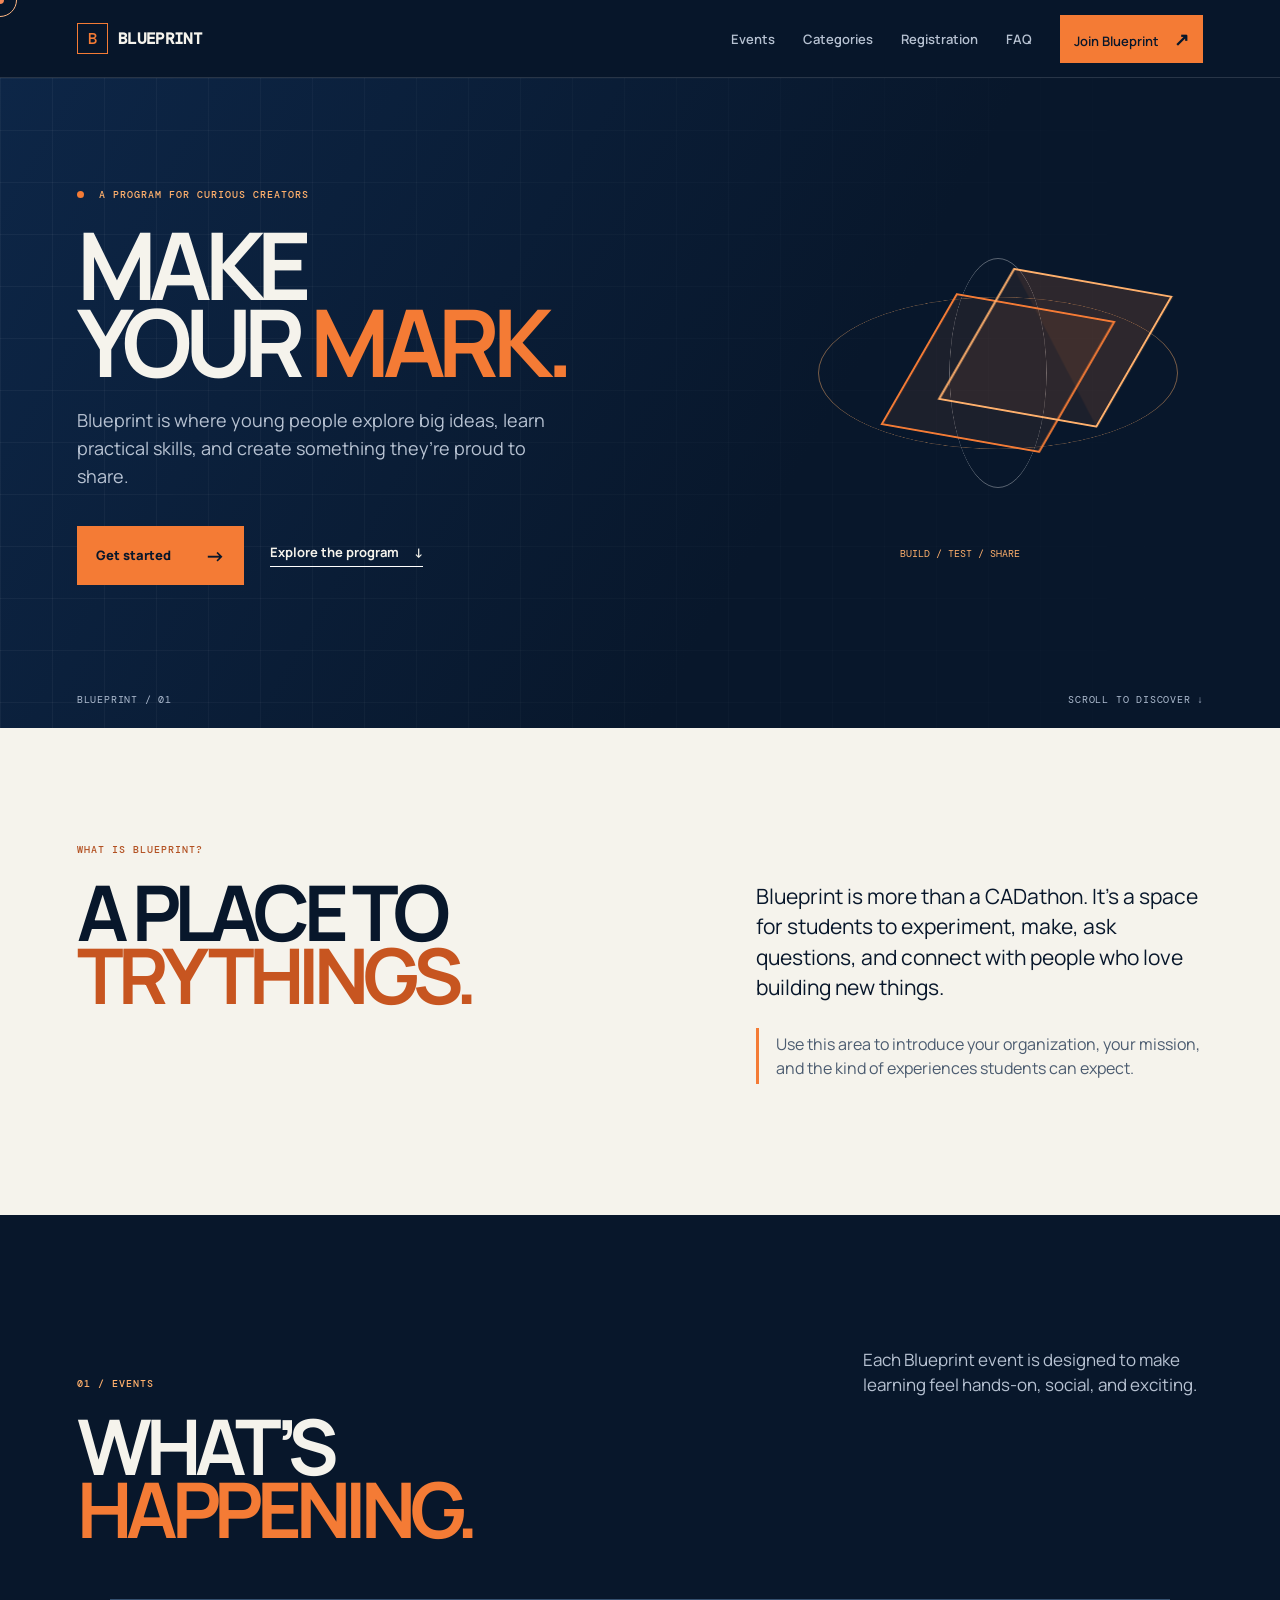
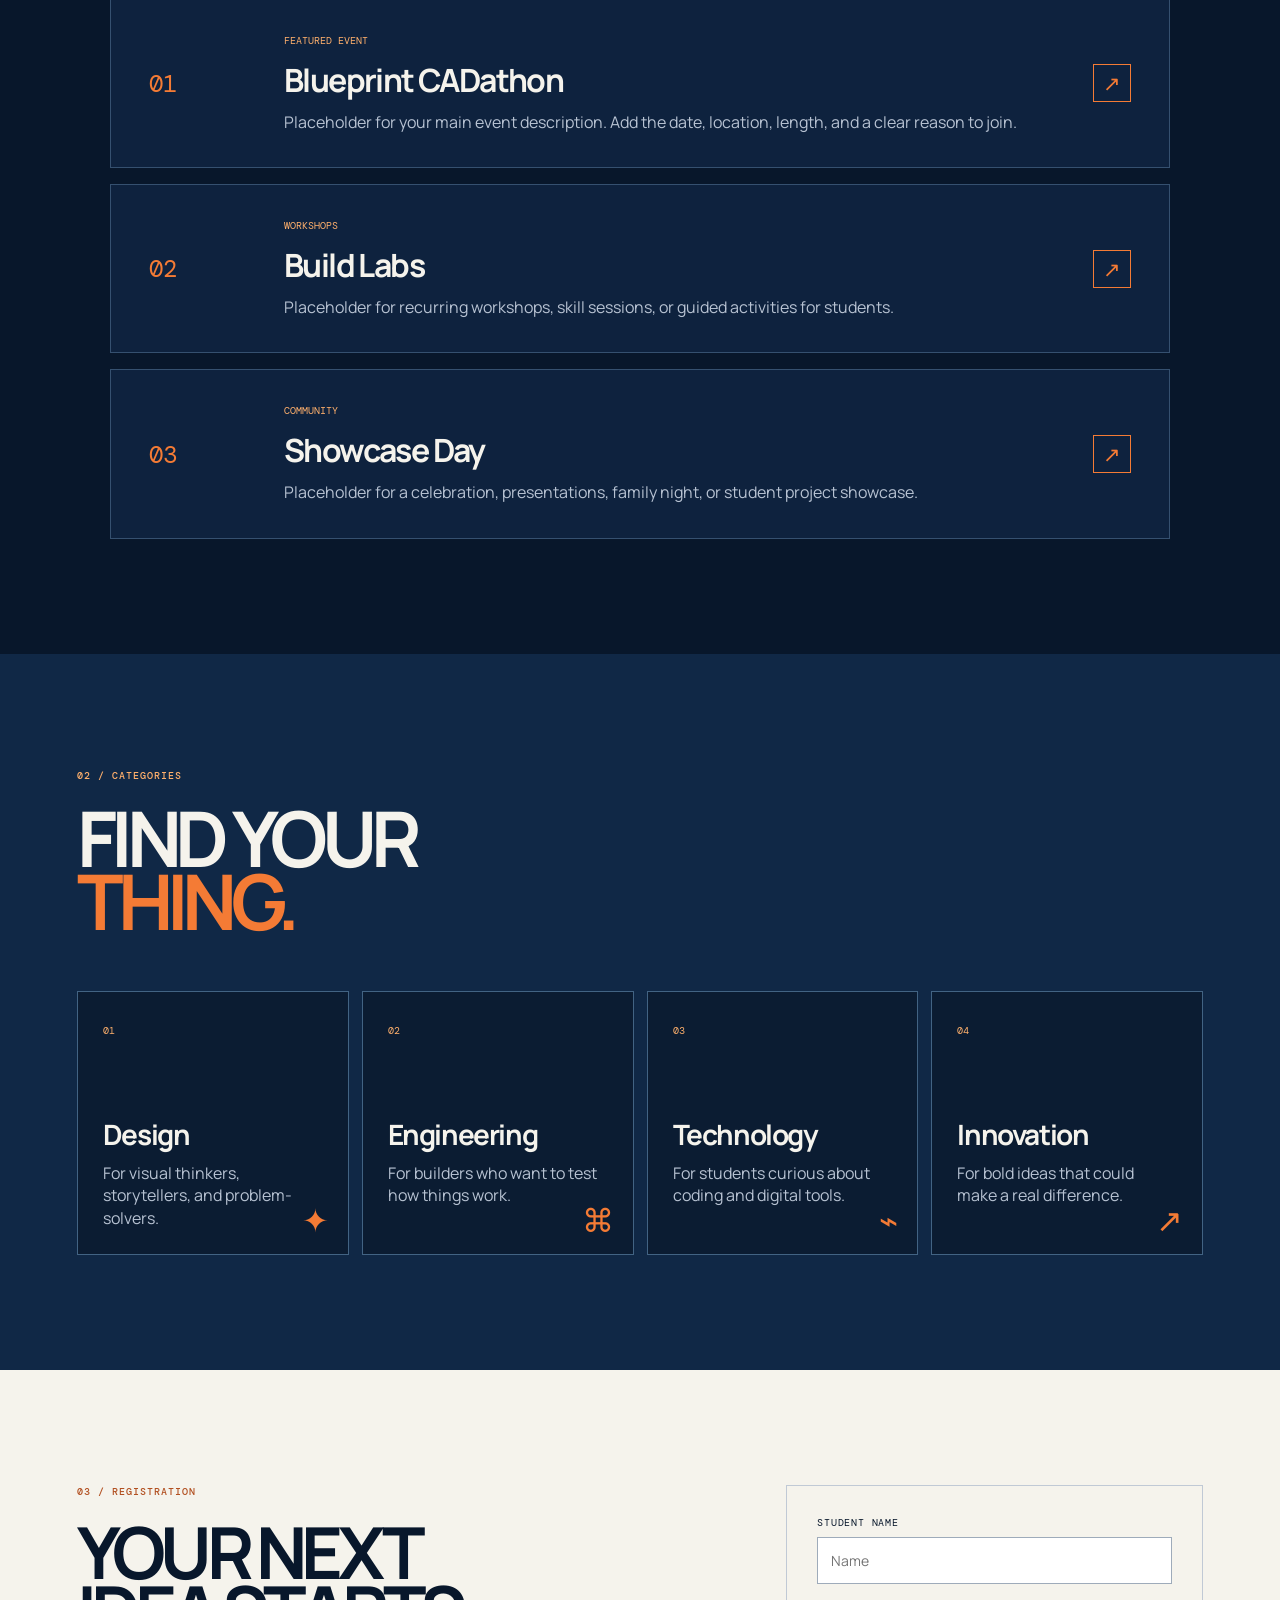
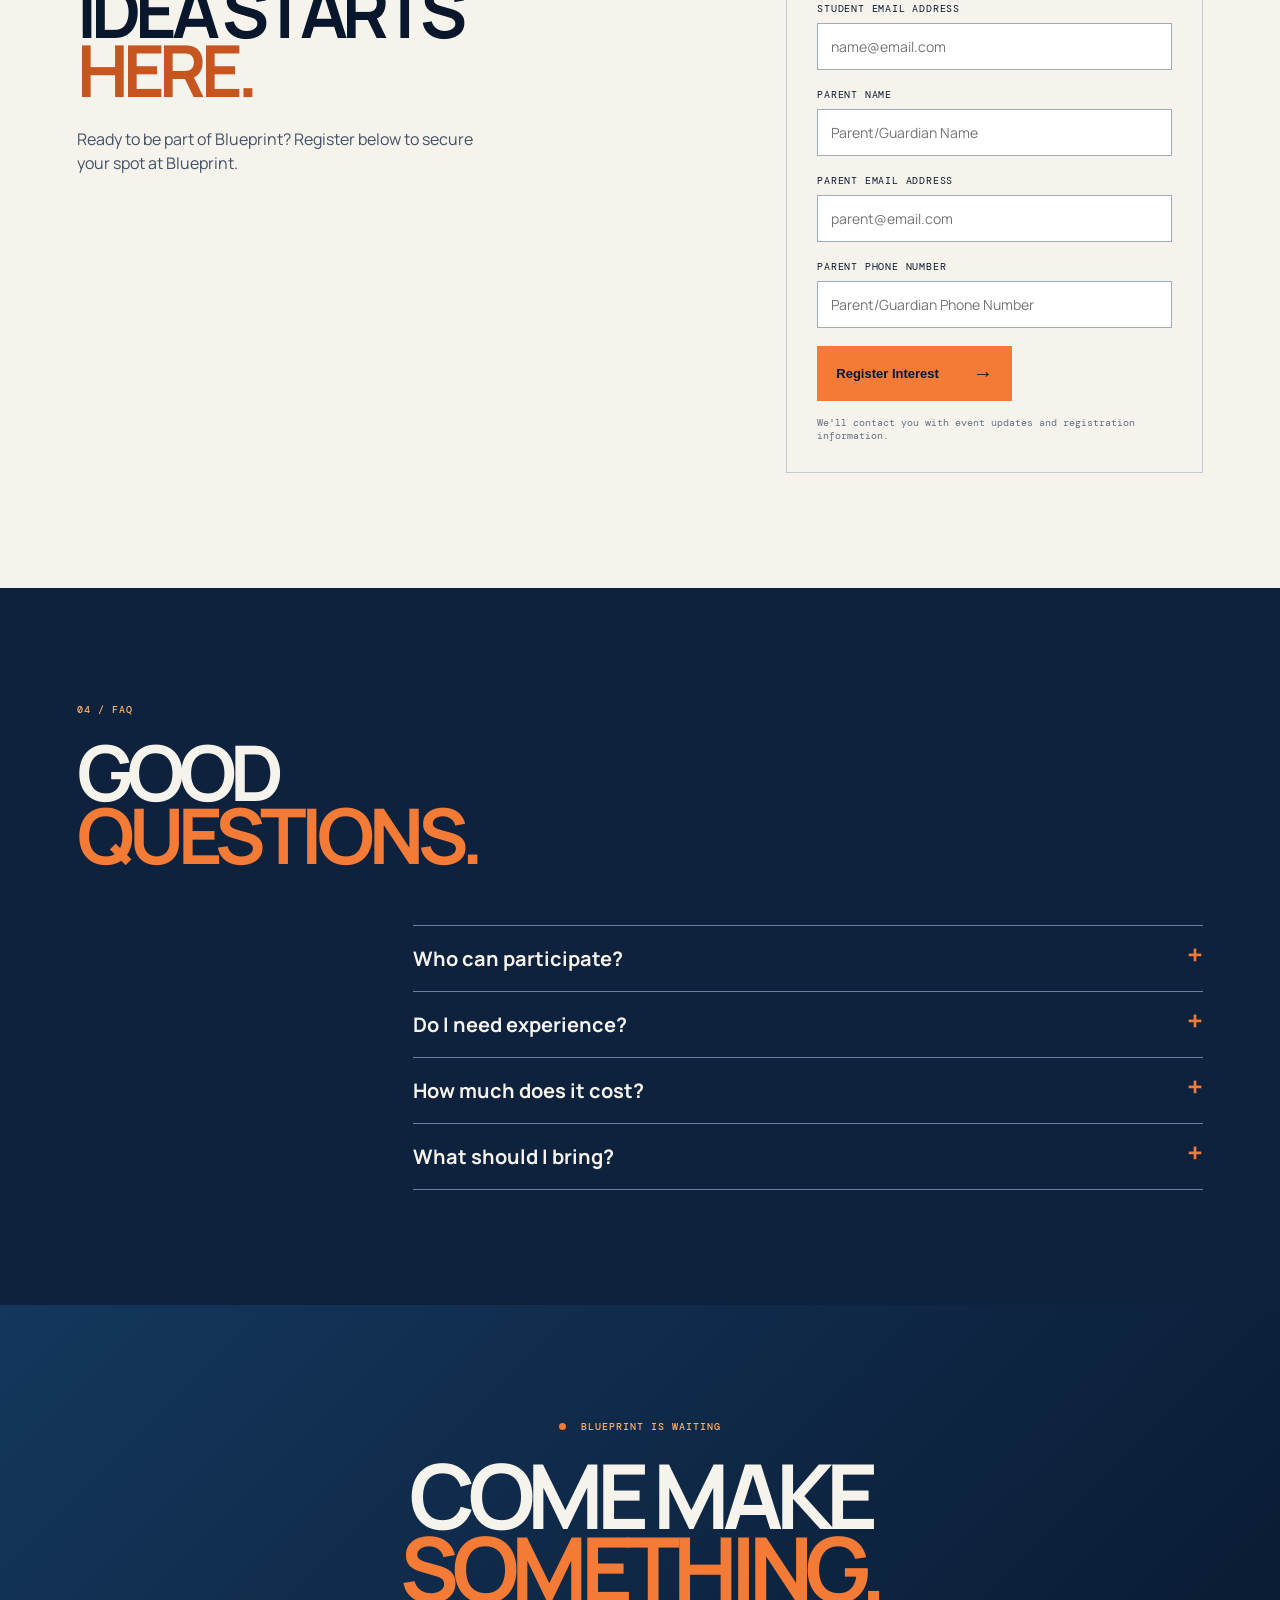
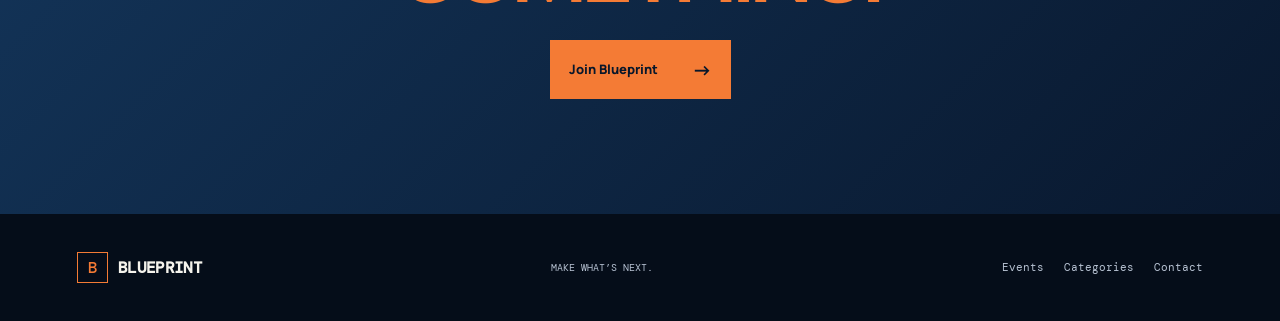
==== index.html @ da7d5fe2 "test" ====
<!doctype html>
<html lang="en">
  <head>
    <meta charset="UTF-8">
    <meta name="viewport" content="width=device-width, initial-scale=1.0">
    <title>Blueprint | Make What’s Next</title>
    <meta name="description" content="Blueprint is a hands-on program for young creators.">
    <link rel="preconnect" href="https://fonts.googleapis.com">
    <link rel="preconnect" href="https://fonts.gstatic.com" crossorigin>
    <link href="https://fonts.googleapis.com/css2?family=DM+Mono:wght@400;500&family=Manrope:wght@400;500;600;700;800&display=swap" rel="stylesheet">
    <link rel="stylesheet" href="styles.css">
    <link rel="stylesheet" href="mobile.css">
  </head>
  <body>
    <div class="cursor-dot"></div>
    <div class="cursor-ring"></div>

    <header class="nav">
      <a class="logo" href="#top"><span class="logo-mark">B</span> BLUEPRINT</a>
      <button class="menu-button" aria-label="Open navigation">MENU</button>
      <nav>
        <a href="#events">Events</a>
        <a href="#categories">Categories</a>
        <a href="#registration">Registration</a>
        <a href="#faq">FAQ</a>
        <a class="nav-cta" href="#registration">Join Blueprint <span>↗</span></a>
        
      </nav>
    </header>

    <main id="top">
      <section class="hero">
        <div class="hero-grid"></div>
        <div class="hero-copy reveal">
          <p class="eyebrow"><i></i> A PROGRAM FOR CURIOUS CREATORS</p>
          <h1>MAKE<br>YOUR <em>MARK.</em></h1>
          <p>Blueprint is where young people explore big ideas, learn practical skills, and create something they’re proud to share.</p>
          <div class="hero-actions">
            <a class="button orange" href="#registration">Get started <b>→</b></a>
            <a class="text-button" href="#events">Explore the program <span>↓</span></a>
          </div>
        </div>
        <div class="hero-object" aria-hidden="true">
          <div class="orbit orbit-one"></div>
          <div class="orbit orbit-two"></div>
          <div class="cube"><span></span><span></span><span></span></div>
          <p>BUILD / TEST / SHARE</p>
        </div>
        <div class="hero-foot"><span>BLUEPRINT / 01</span><span>SCROLL TO DISCOVER ↓</span></div>
      </section>

      <section class="intro section reveal">
        <p class="eyebrow">WHAT IS BLUEPRINT?</p>
        <div class="intro-content">
          <h2>A PLACE TO<br><em>TRY THINGS.</em></h2>
          <div>
            <p class="lead">Blueprint is more than a CADathon. It’s a space for students to experiment, make, ask questions, and connect with people who love building new things.</p>
            <p class="placeholder">Use this area to introduce your organization, your mission, and the kind of experiences students can expect.</p>
          </div>
        </div>
      </section>

      <section id="events" class="events section">
        <div class="section-heading reveal">
          <p class="eyebrow">01 / EVENTS</p>
          <h2>WHAT’S<br><em>HAPPENING.</em></h2>
          <p>Each Blueprint event is designed to make learning feel hands-on, social, and exciting.</p>
        </div>
        <div class="event-stack">
          <article class="event-card reveal">
            <div class="event-number">01</div>
            <div>
              <p class="card-tag">FEATURED EVENT</p>
              <h3>Blueprint CADathon</h3>
              <p>Placeholder for your main event description. Add the date, location, length, and a clear reason to join.</p>
            </div>
            <a href="#registration" aria-label="Register for Blueprint CADathon">↗</a>
          </article>
          <article class="event-card reveal">
            <div class="event-number">02</div>
            <div>
              <p class="card-tag">WORKSHOPS</p>
              <h3>Build Labs</h3>
              <p>Placeholder for recurring workshops, skill sessions, or guided activities for students.</p>
            </div>
            <a href="#registration" aria-label="Register for Build Labs">↗</a>
          </article>
          <article class="event-card reveal">
            <div class="event-number">03</div>
            <div>
              <p class="card-tag">COMMUNITY</p>
              <h3>Showcase Day</h3>
              <p>Placeholder for a celebration, presentations, family night, or student project showcase.</p>
            </div>
            <a href="#registration" aria-label="Register for Showcase Day">↗</a>
          </article>
        </div>
      </section>

      <section id="categories" class="categories section">
        <div class="section-heading reveal">
          <p class="eyebrow">02 / CATEGORIES</p>
          <h2>FIND YOUR<br><em>THING.</em></h2>
        </div>
        <div class="category-grid">
          <article class="category-card reveal"><span>01</span><h3>Design</h3><p>For visual thinkers, storytellers, and problem-solvers.</p><i>✦</i></article>
          <article class="category-card reveal"><span>02</span><h3>Engineering</h3><p>For builders who want to test how things work.</p><i>⌘</i></article>
          <article class="category-card reveal"><span>03</span><h3>Technology</h3><p>For students curious about coding and digital tools.</p><i>⌁</i></article>
          <article class="category-card reveal"><span>04</span><h3>Innovation</h3><p>For bold ideas that could make a real difference.</p><i>↗</i></article>
        </div>
      </section>

      <section id="registration" class="registration section">
  <div class="registration-copy reveal">
    <p class="eyebrow">03 / REGISTRATION</p>
    <h2>YOUR NEXT<br>IDEA STARTS<br><em>HERE.</em></h2>
    <p>
      Ready to be part of Blueprint? Register below to secure your spot at
      Blueprint.
    </p>
  </div>

  <form
    class="reveal"
    action="https://formspree.io/f/xbdnlkyb"
    method="POST"
  >
    <label>
      STUDENT NAME
      <input
        type="text"
        name="name"
        placeholder="Name"
        required
      >
    </label>

    <label>
      STUDENT EMAIL ADDRESS
      <input
        type="email"
        name="email"
        placeholder="name@email.com"
        required
      >
    </label>


    <label>
      PARENT NAME
      <input
        type="text"
        name="parent_name"
        placeholder="Parent/Guardian Name"
        required
      >
    </label>

    <label>
      PARENT EMAIL ADDRESS
      <input
        type="email"
        name="parent_email"
        placeholder="parent@email.com"
        required
      >
    </label>

    <label>
      PARENT PHONE NUMBER
      <input
        type="tel"
        name="parent_phone"
        placeholder="Parent/Guardian Phone Number"
        required
      >
    </label>
    
    <input type="hidden" name="_next" value="https://shruthichava.github.io/codex-website/thank-you.html"> <!-- Redirect after submission -->

    <button class="button orange" type="submit">
      Register Interest <b>→</b>
    </button>

    <small>
      We'll contact you with event updates and registration information.
    </small>
  </form>
</section>

      <section id="faq" class="faq section">
        <div class="section-heading reveal"><p class="eyebrow">04 / FAQ</p><h2>GOOD<br><em>QUESTIONS.</em></h2></div>
        <div class="faq-list reveal">
          <details><summary>Who can participate?<span>+</span></summary><p>Use this space to explain age groups, eligibility, or who your program is designed for.</p></details>
          <details><summary>Do I need experience?<span>+</span></summary><p>Use this space to describe experience requirements and beginner support.</p></details>
          <details><summary>How much does it cost?<span>+</span></summary><p>Use this space for registration costs, scholarships, or free-program details.</p></details>
          <details><summary>What should I bring?<span>+</span></summary><p>Use this space for materials, technology, parent information, or accessibility details.</p></details>
        </div>
      </section>

      <section class="closing reveal"><p class="eyebrow"><i></i> BLUEPRINT IS WAITING</p><h2>COME MAKE<br><em>SOMETHING.</em></h2><a class="button orange" href="#registration">Join Blueprint <b>→</b></a></section>
    </main>

    <footer><a class="logo" href="#top"><span class="logo-mark">B</span> BLUEPRINT</a><p>MAKE WHAT’S NEXT.</p><div><a href="#events">Events</a><a href="#categories">Categories</a><a href="mailto:hello@blueprint.org">Contact</a></div></footer>
    <script src="script.js"></script>
  </body>
</html>
---- styles.css ----
:root {
  --navy: #08172b;
  --navy-2: #0e223e;
  --orange: #f47b35;
  --orange-light: #ffb06c;
  --white: #f5f3ec;
  --muted: #b7c2d2;
  --line: #35506f;
}

* { box-sizing: border-box; }
html { scroll-behavior: smooth; }

body {
  margin: 0;
  background: var(--navy);
  color: var(--white);
  font-family: Manrope, Arial, sans-serif;
  cursor: none;
}

.cursor-dot, .cursor-ring {
  position: fixed;
  z-index: 99;
  pointer-events: none;
  left: 0;
  top: 0;
  mix-blend-mode: screen;
}
.cursor-dot { width: 8px; height: 8px; border-radius: 50%; background: var(--orange); transform: translate(-50%, -50%); }
.cursor-ring { width: 34px; height: 34px; border: 1px solid var(--orange-light); border-radius: 50%; transform: translate(-50%, -50%); transition: width .2s, height .2s, border-color .2s; }
.cursor-ring.hover { width: 56px; height: 56px; border-color: var(--white); }

.nav { height: 78px; padding: 0 6vw; display: flex; align-items: center; justify-content: space-between; border-bottom: 1px solid #ffffff22; background: #08172bea; position: sticky; top: 0; z-index: 10; backdrop-filter: blur(12px); }
.logo { display: flex; align-items: center; gap: 10px; color: var(--white); font: 700 16px 'DM Mono'; letter-spacing: -.04em; text-decoration: none; }
.logo-mark { width: 31px; height: 31px; border: 1px solid var(--orange); display: grid; place-items: center; color: var(--orange); font-weight: 500; }
.nav nav { display: flex; align-items: center; gap: 28px; }
.nav nav a, footer a { font-size: 13px; font-weight: 600; color: var(--muted); text-decoration: none; }
.nav nav a:hover { color: #fff; }
.nav-cta { color: var(--navy) !important; background: var(--orange); padding: 12px 14px; }
.nav-cta span { font-size: 18px; margin-left: 12px; }
.menu-button { display: none; background: none; color: var(--white); border: 0; font: 12px 'DM Mono'; }

.hero { min-height: 650px; padding: 110px 6vw 45px; position: relative; overflow: hidden; background: linear-gradient(120deg, #0d2647, #08172b 62%); }
.hero-grid { position: absolute; inset: 0; background-image: linear-gradient(#ffffff0b 1px, transparent 1px), linear-gradient(90deg, #ffffff0b 1px, transparent 1px); background-size: 52px 52px; mask-image: linear-gradient(90deg, #000, transparent); }
.hero-copy { position: relative; z-index: 1; max-width: 620px; }
.eyebrow { color: var(--orange-light); font: 500 10px 'DM Mono'; letter-spacing: .1em; margin: 0 0 25px; }
.eyebrow i { display: inline-block; width: 7px; height: 7px; background: var(--orange); border-radius: 50%; margin-right: 8px; }
.hero h1, h2 { font-size: clamp(56px, 7.3vw, 112px); line-height: .82; letter-spacing: -.08em; margin: 0 0 28px; }
.hero h1 em, h2 em { color: var(--orange); font-style: normal; }
.hero-copy > p:not(.eyebrow) { max-width: 470px; color: var(--muted); font-size: 18px; line-height: 1.55; }
.hero-actions { display: flex; gap: 26px; align-items: center; margin-top: 35px; }
.button { display: inline-flex; align-items: center; gap: 34px; padding: 15px 18px; border: 1px solid var(--orange); font-weight: 800; font-size: 13px; text-decoration: none; transition: transform .2s, box-shadow .2s; }
.button:hover { transform: translate(-3px, -3px); box-shadow: 5px 5px 0 var(--orange-light); }
.button b { font-size: 20px; }
.orange { background: var(--orange); color: var(--navy); }
.text-button { color: var(--white); font-size: 13px; font-weight: 700; text-decoration: none; border-bottom: 1px solid #fff; padding-bottom: 5px; }
.text-button span { margin-left: 12px; }
.hero-object { position: absolute; right: 8vw; top: 115px; width: 360px; height: 360px; z-index: 1; }
.cube { position: absolute; width: 152px; height: 152px; left: 104px; top: 104px; transform: rotate(30deg) skewY(-20deg); animation: float 5s ease-in-out infinite; }
.cube span { position: absolute; inset: 0; border: 2px solid var(--orange); background: #f47b3514; }
.cube span:nth-child(2) { transform: translate(37px, -37px); border-color: var(--orange-light); }
.cube span:nth-child(3) { transform: translate(37px, -37px); border-color: var(--orange-light); clip-path: polygon(0 0, 100% 0, 100% 100%); }
.orbit { position: absolute; border: 1px solid #ffb06c75; border-radius: 50%; inset: 0; }
.orbit-one { transform: rotateX(65deg); animation: spin 13s linear infinite; }
.orbit-two { inset: 65px; transform: rotateY(65deg); border-color: #ffffff55; animation: spin 9s linear infinite reverse; }
.hero-object p { position: absolute; bottom: -17px; left: 82px; color: var(--orange-light); font: 10px 'DM Mono'; white-space: nowrap; }
.hero-foot { position: absolute; bottom: 22px; left: 6vw; right: 6vw; display: flex; justify-content: space-between; color: #aebcd0; font: 10px 'DM Mono'; letter-spacing: .08em; }

.section { padding: 115px 6vw; }
.intro { background: var(--white); color: var(--navy); }
.intro .eyebrow, .registration .eyebrow { color: #b25021; }
.intro-content { display: grid; grid-template-columns: 1fr .85fr; gap: 12vw; }
.intro h2 { font-size: clamp(47px, 6vw, 89px); }
.intro h2 em, .registration h2 em, .success b { color: #c75520; }
.lead { font-size: 21px; line-height: 1.45; margin: 0 0 25px; }
.placeholder { border-left: 3px solid var(--orange); padding: 4px 0 4px 17px; line-height: 1.5; color: #4c5c70; }
.section-heading { display: grid; grid-template-columns: 1fr 1fr; align-items: end; margin-bottom: 58px; }
.section-heading h2 { grid-row: 2; margin: 0; font-size: clamp(45px, 6vw, 88px); }
.section-heading > p:last-child { font-size: 17px; line-height: 1.5; color: var(--muted); max-width: 340px; justify-self: end; }

.events { background: var(--navy); }
.event-stack { display: grid; gap: 16px; max-width: 1060px; margin: auto; }
.event-card { display: grid; grid-template-columns: 110px 1fr 55px; gap: 25px; padding: 34px 38px; border: 1px solid var(--line); background: var(--navy-2); align-items: center; transition: transform .25s, border-color .25s; }
.event-card:hover { transform: translateX(10px); border-color: var(--orange); }
.event-number { font: 24px 'DM Mono'; color: var(--orange); }
.card-tag { font: 10px 'DM Mono'; color: var(--orange-light); margin: 0 0 11px; }
.event-card h3 { font-size: 32px; letter-spacing: -.05em; margin: 0 0 9px; }
.event-card div p:last-child { color: var(--muted); margin: 0; line-height: 1.4; }
.event-card > a { justify-self: end; width: 38px; height: 38px; border: 1px solid var(--orange); color: var(--orange); display: grid; place-items: center; text-decoration: none; font-size: 21px; }

.categories { background: #102846; }
.category-grid { display: grid; grid-template-columns: repeat(4, 1fr); gap: 13px; }
.category-card { background: #0b1c32; border: 1px solid #426383; min-height: 255px; padding: 25px; position: relative; transition: background .2s, transform .2s; }
.category-card:hover { background: #163a61; transform: translateY(-8px); }
.category-card span { font: 10px 'DM Mono'; color: var(--orange-light); }
.category-card h3 { font-size: 28px; letter-spacing: -.05em; margin: 76px 0 9px; }
.category-card p { color: var(--muted); line-height: 1.4; margin: 0; }
.category-card i { position: absolute; right: 19px; bottom: 12px; color: var(--orange); font-style: normal; font-size: 32px; }

.registration { background: var(--white); color: var(--navy); display: grid; grid-template-columns: 1fr .75fr; gap: 12vw; }
.registration h2 { font-size: clamp(48px, 5.6vw, 86px); }
.registration-copy > p:not(.eyebrow) { color: #435166; line-height: 1.5; max-width: 410px; }
form { border: 1px solid #c0c9d5; padding: 30px; align-self: start; }
label { display: block; font: 10px 'DM Mono'; letter-spacing: .08em; margin-bottom: 18px; }
input, select { display: block; width: 100%; margin-top: 8px; padding: 13px; background: #fff; border: 1px solid #9eabba; color: var(--navy); font: 14px Manrope; }
form small { display: block; margin-top: 15px; font: 10px 'DM Mono'; color: #647187; }
.success b { font: 12px 'DM Mono'; }
.success p { line-height: 1.5; }

.faq { background: var(--navy-2); }
.faq-list { max-width: 790px; margin-left: auto; }
.faq-list details { border-top: 1px solid #68809e; padding: 19px 0; }
.faq-list details:last-child { border-bottom: 1px solid #68809e; }
summary { cursor: pointer; list-style: none; display: flex; justify-content: space-between; font-size: 20px; font-weight: 700; }
summary::-webkit-details-marker { display: none; }
summary span { color: var(--orange); font-size: 28px; line-height: .7; }
.faq-list p { color: var(--muted); line-height: 1.5; margin: 15px 35px 2px 0; }
.closing { text-align: center; background: linear-gradient(135deg, #14375d, #09182e); padding: 115px 6vw; }
.closing h2 { font-size: clamp(55px, 7vw, 108px); }
.closing .button { margin-top: 7px; }
footer { padding: 37px 6vw; display: flex; justify-content: space-between; align-items: center; background: #050d19; }
footer p { font: 10px 'DM Mono'; color: var(--muted); }
footer div { display: flex; gap: 20px; }
footer a { font: 11px 'DM Mono'; }

@keyframes spin { to { transform: rotate(360deg); } }
@keyframes float { 50% { transform: translateY(-14px) rotate(30deg) skewY(-20deg); } }
.reveal { opacity: 0; transform: translateY(28px); transition: opacity .7s ease, transform .7s ease; }
.reveal.visible { opacity: 1; transform: none; }

@media (max-width: 760px) {
  body { cursor: auto; }
  .cursor-dot, .cursor-ring { display: none; }
  .nav { height: 65px; padding: 0 23px; }
  .nav nav { display: none; }
  .menu-button { display: block; }
  .hero { min-height: 670px; padding: 82px 23px 50px; }
  .hero h1 { font-size: 66px; }
  .hero-copy { max-width: 100%; }
  .hero-object { width: 255px; height: 255px; right: 20px; top: auto; bottom: 61px; opacity: .75; }
  .cube { transform: scale(.72) rotate(30deg) skewY(-20deg); left: 58px; top: 58px; }
  .hero-object p { left: 26px; }
  .hero-foot { left: 23px; right: 23px; }
  .hero-foot span:last-child { display: none; }
  .hero-actions { flex-direction: column; align-items: flex-start; }
  .section { padding: 75px 23px; }
  .intro-content, .registration { grid-template-columns: 1fr; gap: 36px; }
  .section-heading { display: block; margin-bottom: 40px; }
  .section-heading > p:last-child { margin-top: 25px; }
  .event-card { grid-template-columns: 45px 1fr 27px; padding: 25px 19px; gap: 15px; }
  .event-card h3 { font-size: 24px; }
  .event-card > a { width: auto; height: auto; border: 0; }
  .category-grid { grid-template-columns: 1fr 1fr; }
  .category-card { min-height: 210px; padding: 19px; }
  .category-card h3 { margin-top: 52px; font-size: 24px; }
  .faq-list { margin: 0; }
  .closing { padding: 85px 23px; }
  footer { display: block; padding: 30px 23px; }
  footer p { margin: 17px 0; }
}
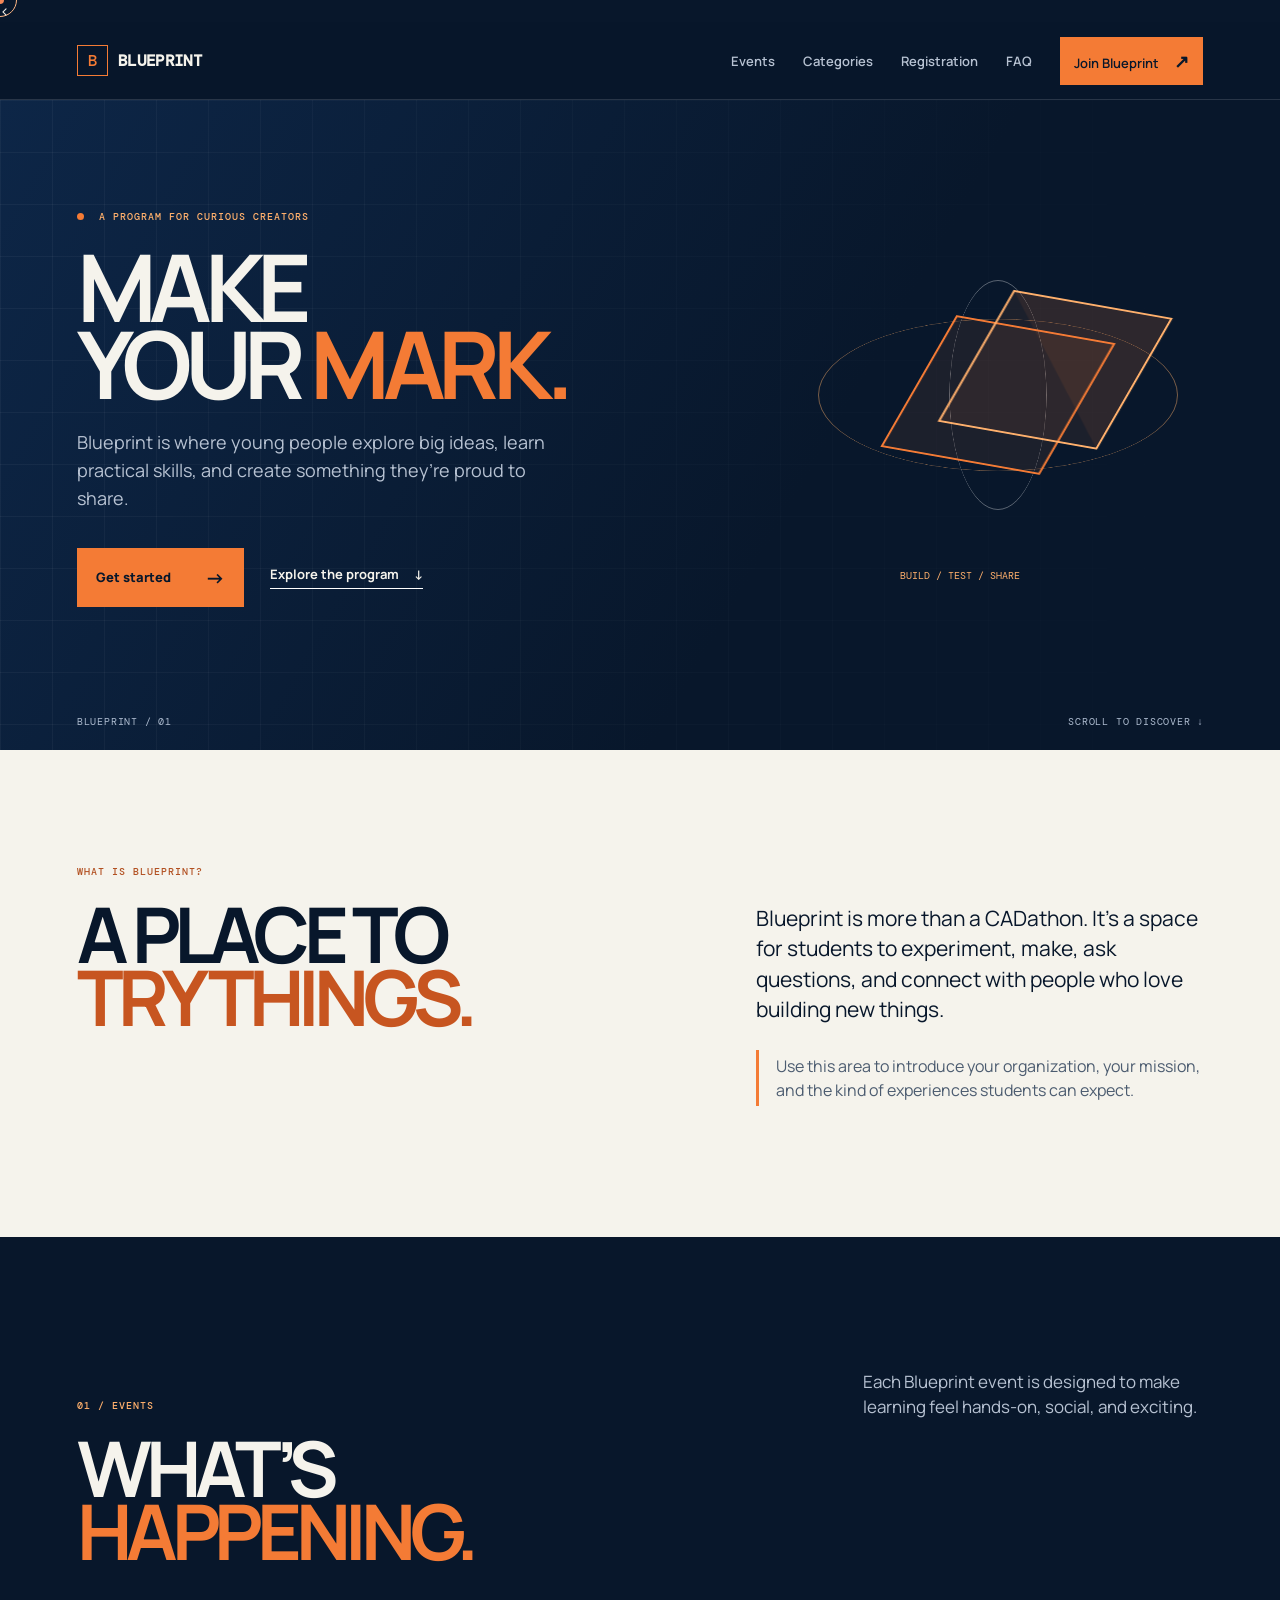
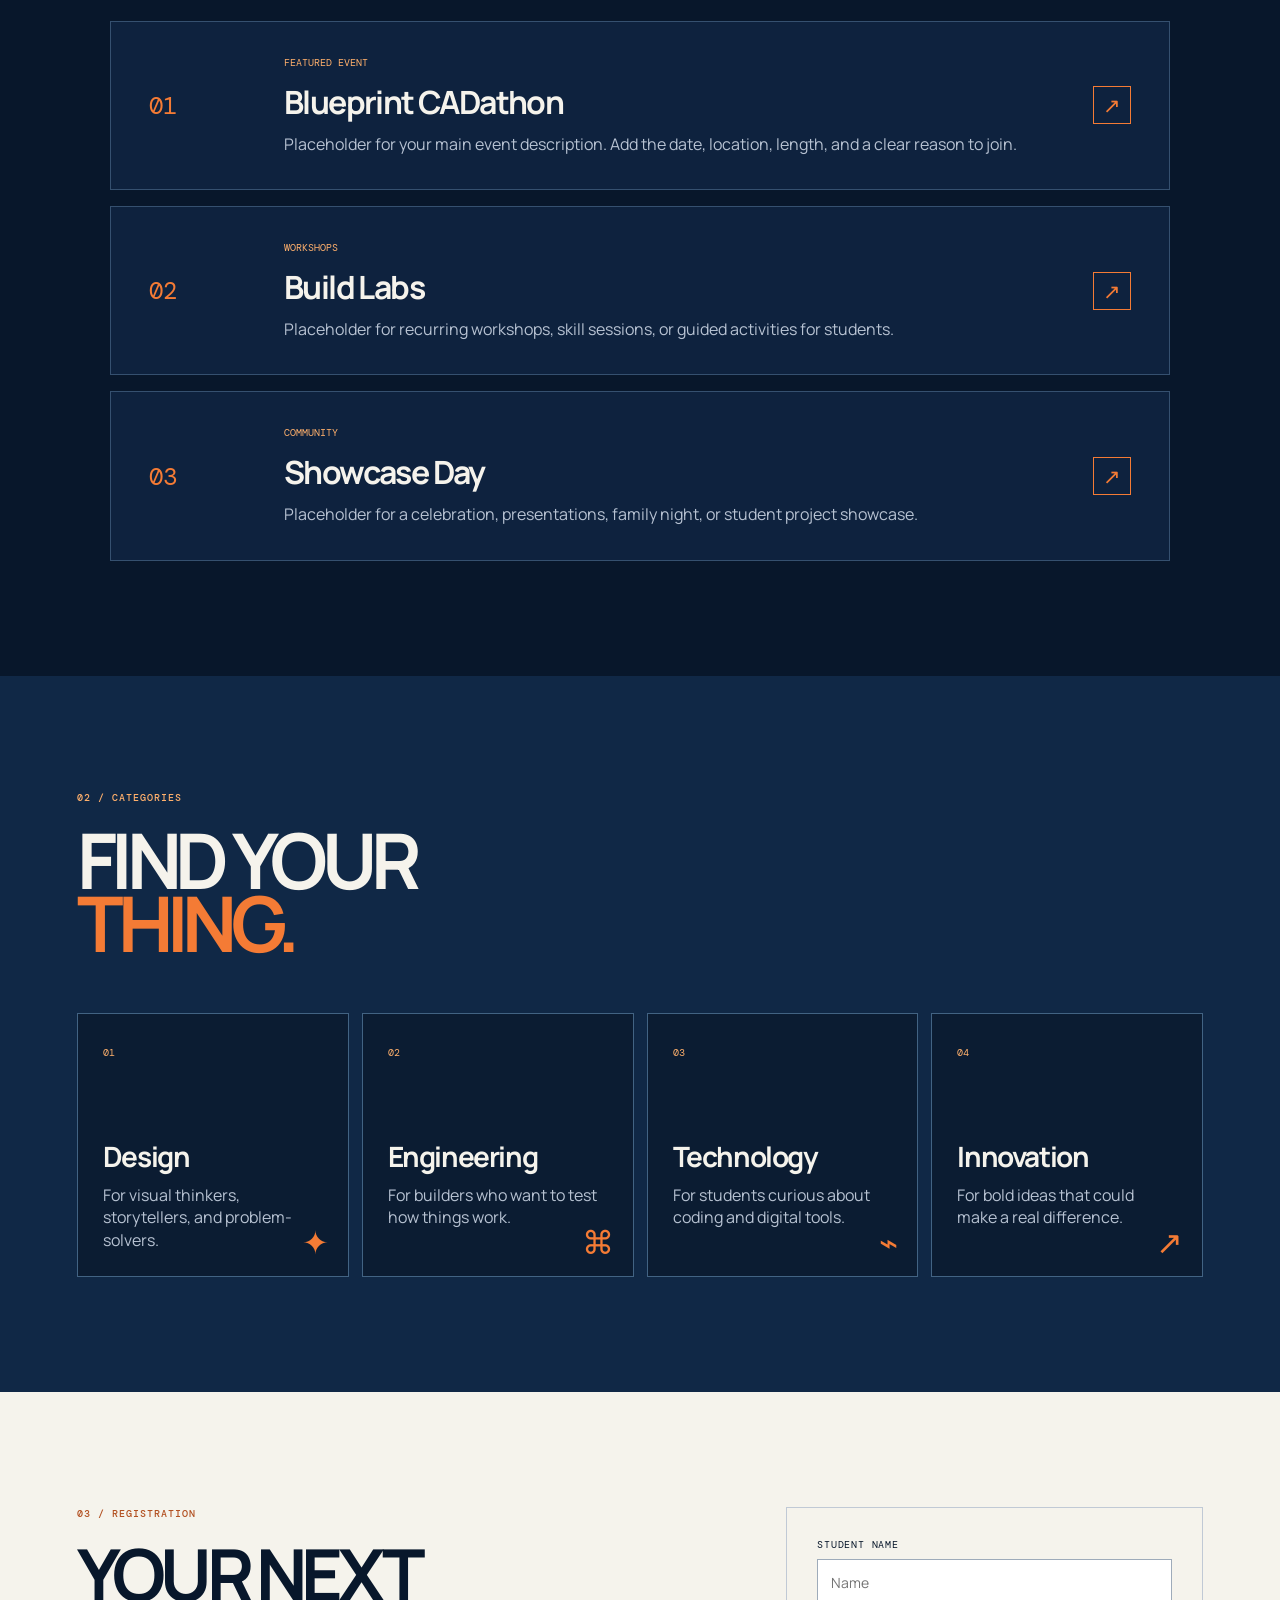
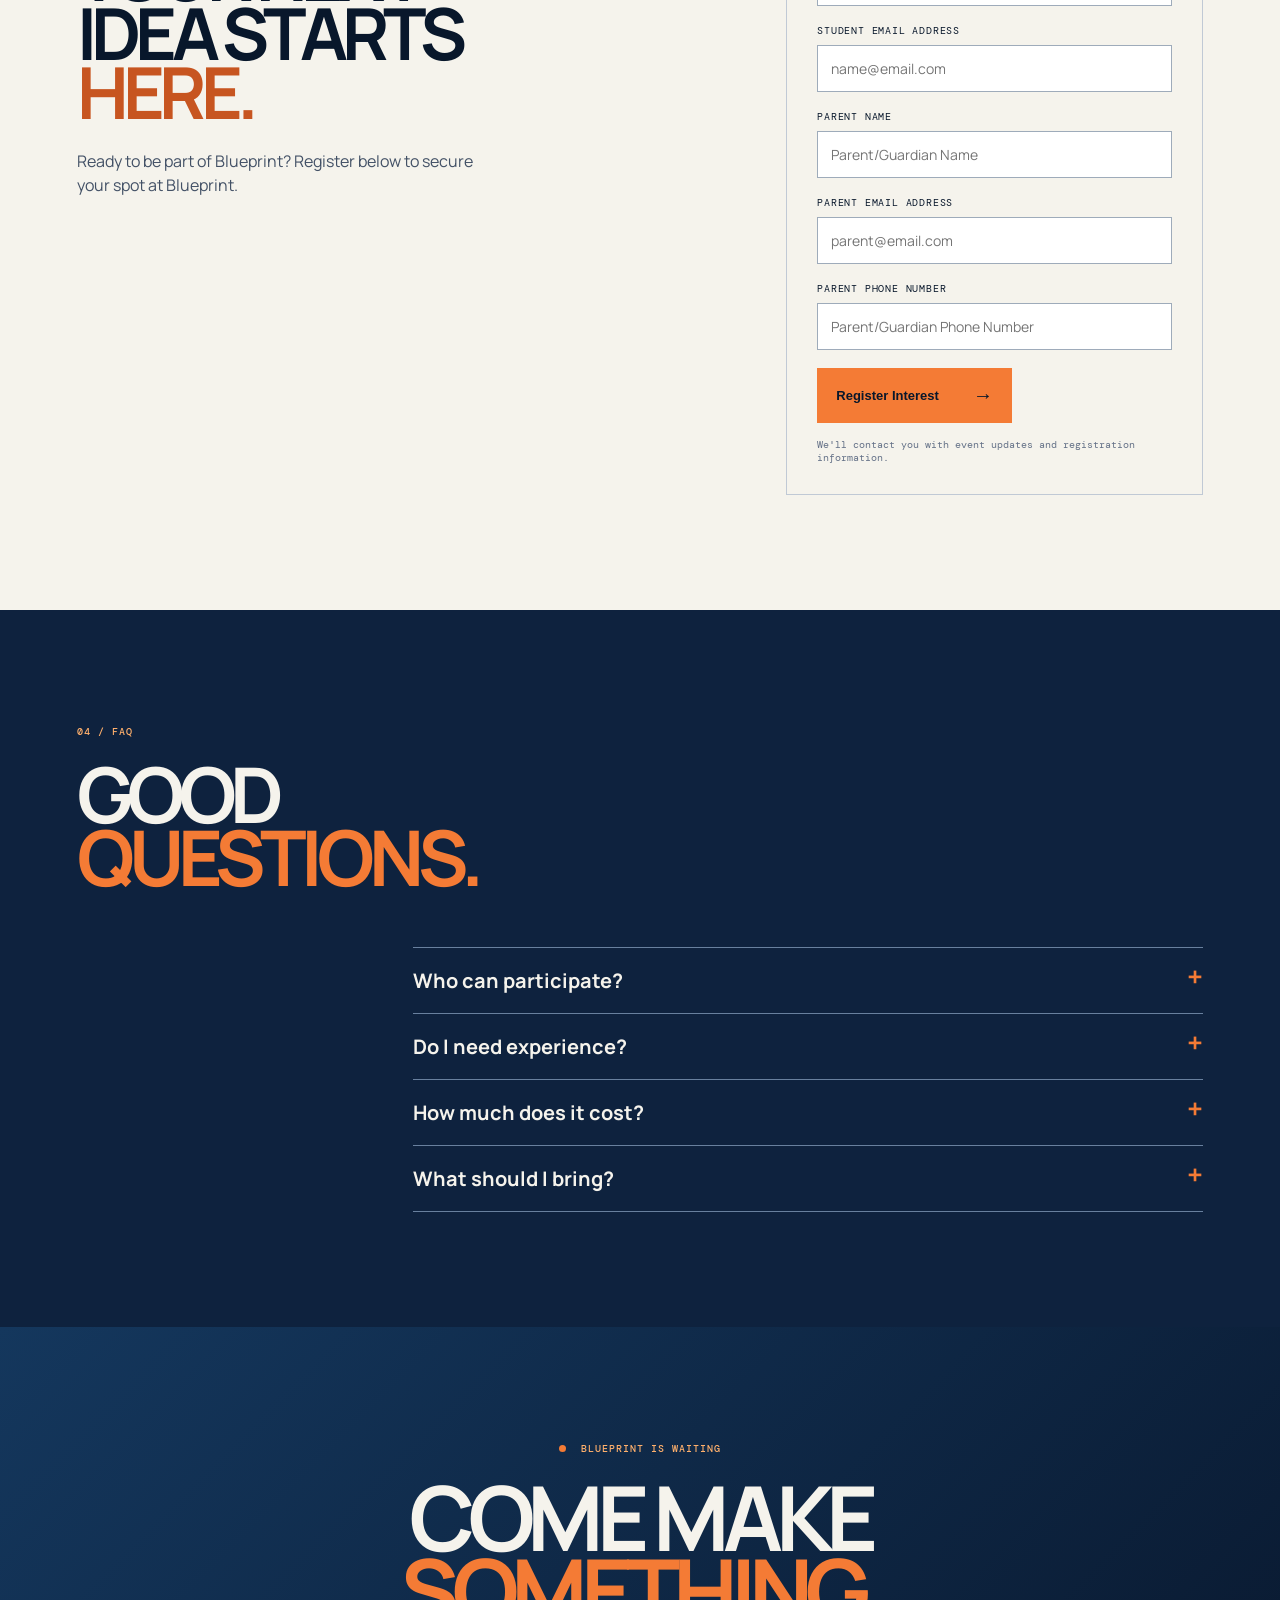
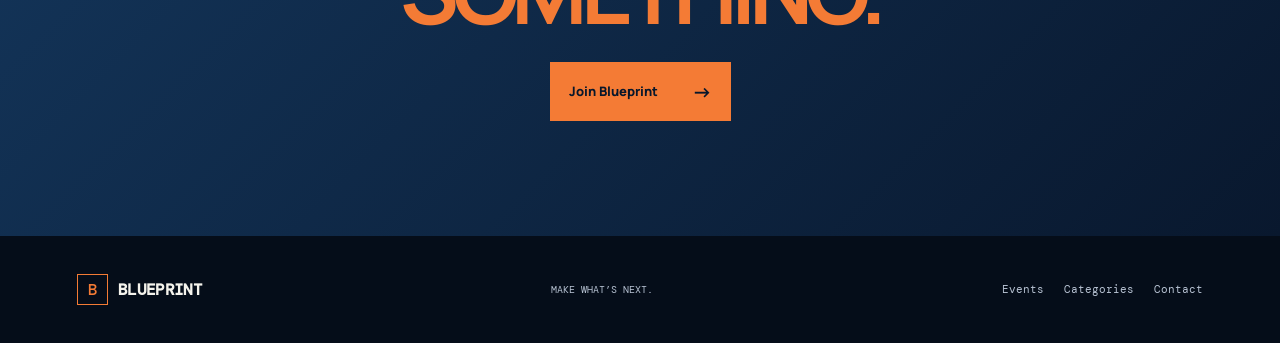
==== commit f5ec289a: "test" ====
--- a/index.html
+++ b/index.html
@@ -1,207 +1,220 @@
 <!doctype html>
 <html lang="en">
-  <head>
-    <meta charset="UTF-8">
-    <meta name="viewport" content="width=device-width, initial-scale=1.0">
-    <title>Blueprint | Make What’s Next</title>
-    <meta name="description" content="Blueprint is a hands-on program for young creators.">
-    <link rel="preconnect" href="https://fonts.googleapis.com">
-    <link rel="preconnect" href="https://fonts.gstatic.com" crossorigin>
-    <link href="https://fonts.googleapis.com/css2?family=DM+Mono:wght@400;500&family=Manrope:wght@400;500;600;700;800&display=swap" rel="stylesheet">
-    <link rel="stylesheet" href="styles.css">
-    <link rel="stylesheet" href="mobile.css">
-  </head>
-  <body>
-    <div class="cursor-dot"></div>
-    <div class="cursor-ring"></div>
-
-    <header class="nav">
-      <a class="logo" href="#top"><span class="logo-mark">B</span> BLUEPRINT</a>
-      <button class="menu-button" aria-label="Open navigation">MENU</button>
-      <nav>
-        <a href="#events">Events</a>
-        <a href="#categories">Categories</a>
-        <a href="#registration">Registration</a>
-        <a href="#faq">FAQ</a>
-        <a class="nav-cta" href="#registration">Join Blueprint <span>↗</span></a>
-        
-      </nav>
-    </header>
-
-    <main id="top">
-      <section class="hero">
-        <div class="hero-grid"></div>
-        <div class="hero-copy reveal">
-          <p class="eyebrow"><i></i> A PROGRAM FOR CURIOUS CREATORS</p>
-          <h1>MAKE<br>YOUR <em>MARK.</em></h1>
-          <p>Blueprint is where young people explore big ideas, learn practical skills, and create something they’re proud to share.</p>
-          <div class="hero-actions">
-            <a class="button orange" href="#registration">Get started <b>→</b></a>
-            <a class="text-button" href="#events">Explore the program <span>↓</span></a>
+
+<head>
+  <meta charset="UTF-8">
+  <meta name="viewport" content="width=device-width, initial-scale=1.0">
+  <title>Blueprint | Make What’s Next</title>
+  <meta name="description" content="Blueprint is a hands-on program for young creators.">
+  <link rel="preconnect" href="https://fonts.googleapis.com">
+  <link rel="preconnect" href="https://fonts.gstatic.com" crossorigin>
+  <link
+    href="https://fonts.googleapis.com/css2?family=DM+Mono:wght@400;500&family=Manrope:wght@400;500;600;700;800&display=swap"
+    rel="stylesheet">
+  <link rel="stylesheet" href="styles.css">
+  < </head>
+
+<body>
+  <div class="cursor-dot"></div>
+  <div class="cursor-ring"></div>
+
+  <header class="nav">
+    <a class="logo" href="#top"><span class="logo-mark">B</span> BLUEPRINT</a>
+    <button class="menu-button" aria-label="Open navigation">MENU</button>
+    <nav>
+      <a href="#events">Events</a>
+      <a href="#categories">Categories</a>
+      <a href="#registration">Registration</a>
+      <a href="#faq">FAQ</a>
+      <a class="nav-cta" href="#registration">Join Blueprint <span>↗</span></a>
+
+    </nav>
+  </header>
+
+  <main id="top">
+    <section class="hero">
+      <div class="hero-grid"></div>
+      <div class="hero-copy reveal">
+        <p class="eyebrow"><i></i> A PROGRAM FOR CURIOUS CREATORS</p>
+        <h1>MAKE<br>YOUR <em>MARK.</em></h1>
+        <p>Blueprint is where young people explore big ideas, learn practical skills, and create something they’re proud
+          to share.</p>
+        <div class="hero-actions">
+          <a class="button orange" href="#registration">Get started <b>→</b></a>
+          <a class="text-button" href="#events">Explore the program <span>↓</span></a>
+        </div>
+      </div>
+      <div class="hero-object" aria-hidden="true">
+        <div class="orbit orbit-one"></div>
+        <div class="orbit orbit-two"></div>
+        <div class="cube"><span></span><span></span><span></span></div>
+        <p>BUILD / TEST / SHARE</p>
+      </div>
+      <div class="hero-foot"><span>BLUEPRINT / 01</span><span>SCROLL TO DISCOVER ↓</span></div>
+    </section>
+
+    <section class="intro section reveal">
+      <p class="eyebrow">WHAT IS BLUEPRINT?</p>
+      <div class="intro-content">
+        <h2>A PLACE TO<br><em>TRY THINGS.</em></h2>
+        <div>
+          <p class="lead">Blueprint is more than a CADathon. It’s a space for students to experiment, make, ask
+            questions, and connect with people who love building new things.</p>
+          <p class="placeholder">Use this area to introduce your organization, your mission, and the kind of experiences
+            students can expect.</p>
+        </div>
+      </div>
+    </section>
+
+    <section id="events" class="events section">
+      <div class="section-heading reveal">
+        <p class="eyebrow">01 / EVENTS</p>
+        <h2>WHAT’S<br><em>HAPPENING.</em></h2>
+        <p>Each Blueprint event is designed to make learning feel hands-on, social, and exciting.</p>
+      </div>
+      <div class="event-stack">
+        <article class="event-card reveal">
+          <div class="event-number">01</div>
+          <div>
+            <p class="card-tag">FEATURED EVENT</p>
+            <h3>Blueprint CADathon</h3>
+            <p>Placeholder for your main event description. Add the date, location, length, and a clear reason to join.
+            </p>
           </div>
-        </div>
-        <div class="hero-object" aria-hidden="true">
-          <div class="orbit orbit-one"></div>
-          <div class="orbit orbit-two"></div>
-          <div class="cube"><span></span><span></span><span></span></div>
-          <p>BUILD / TEST / SHARE</p>
-        </div>
-        <div class="hero-foot"><span>BLUEPRINT / 01</span><span>SCROLL TO DISCOVER ↓</span></div>
-      </section>
-
-      <section class="intro section reveal">
-        <p class="eyebrow">WHAT IS BLUEPRINT?</p>
-        <div class="intro-content">
-          <h2>A PLACE TO<br><em>TRY THINGS.</em></h2>
+          <a href="#registration" aria-label="Register for Blueprint CADathon">↗</a>
+        </article>
+        <article class="event-card reveal">
+          <div class="event-number">02</div>
           <div>
-            <p class="lead">Blueprint is more than a CADathon. It’s a space for students to experiment, make, ask questions, and connect with people who love building new things.</p>
-            <p class="placeholder">Use this area to introduce your organization, your mission, and the kind of experiences students can expect.</p>
+            <p class="card-tag">WORKSHOPS</p>
+            <h3>Build Labs</h3>
+            <p>Placeholder for recurring workshops, skill sessions, or guided activities for students.</p>
           </div>
-        </div>
-      </section>
-
-      <section id="events" class="events section">
-        <div class="section-heading reveal">
-          <p class="eyebrow">01 / EVENTS</p>
-          <h2>WHAT’S<br><em>HAPPENING.</em></h2>
-          <p>Each Blueprint event is designed to make learning feel hands-on, social, and exciting.</p>
-        </div>
-        <div class="event-stack">
-          <article class="event-card reveal">
-            <div class="event-number">01</div>
-            <div>
-              <p class="card-tag">FEATURED EVENT</p>
-              <h3>Blueprint CADathon</h3>
-              <p>Placeholder for your main event description. Add the date, location, length, and a clear reason to join.</p>
-            </div>
-            <a href="#registration" aria-label="Register for Blueprint CADathon">↗</a>
-          </article>
-          <article class="event-card reveal">
-            <div class="event-number">02</div>
-            <div>
-              <p class="card-tag">WORKSHOPS</p>
-              <h3>Build Labs</h3>
-              <p>Placeholder for recurring workshops, skill sessions, or guided activities for students.</p>
-            </div>
-            <a href="#registration" aria-label="Register for Build Labs">↗</a>
-          </article>
-          <article class="event-card reveal">
-            <div class="event-number">03</div>
-            <div>
-              <p class="card-tag">COMMUNITY</p>
-              <h3>Showcase Day</h3>
-              <p>Placeholder for a celebration, presentations, family night, or student project showcase.</p>
-            </div>
-            <a href="#registration" aria-label="Register for Showcase Day">↗</a>
-          </article>
-        </div>
-      </section>
-
-      <section id="categories" class="categories section">
-        <div class="section-heading reveal">
-          <p class="eyebrow">02 / CATEGORIES</p>
-          <h2>FIND YOUR<br><em>THING.</em></h2>
-        </div>
-        <div class="category-grid">
-          <article class="category-card reveal"><span>01</span><h3>Design</h3><p>For visual thinkers, storytellers, and problem-solvers.</p><i>✦</i></article>
-          <article class="category-card reveal"><span>02</span><h3>Engineering</h3><p>For builders who want to test how things work.</p><i>⌘</i></article>
-          <article class="category-card reveal"><span>03</span><h3>Technology</h3><p>For students curious about coding and digital tools.</p><i>⌁</i></article>
-          <article class="category-card reveal"><span>04</span><h3>Innovation</h3><p>For bold ideas that could make a real difference.</p><i>↗</i></article>
-        </div>
-      </section>
-
-      <section id="registration" class="registration section">
-  <div class="registration-copy reveal">
-    <p class="eyebrow">03 / REGISTRATION</p>
-    <h2>YOUR NEXT<br>IDEA STARTS<br><em>HERE.</em></h2>
-    <p>
-      Ready to be part of Blueprint? Register below to secure your spot at
-      Blueprint.
-    </p>
-  </div>
-
-  <form
-    class="reveal"
-    action="https://formspree.io/f/xbdnlkyb"
-    method="POST"
-  >
-    <label>
-      STUDENT NAME
-      <input
-        type="text"
-        name="name"
-        placeholder="Name"
-        required
-      >
-    </label>
-
-    <label>
-      STUDENT EMAIL ADDRESS
-      <input
-        type="email"
-        name="email"
-        placeholder="name@email.com"
-        required
-      >
-    </label>
-
-
-    <label>
-      PARENT NAME
-      <input
-        type="text"
-        name="parent_name"
-        placeholder="Parent/Guardian Name"
-        required
-      >
-    </label>
-
-    <label>
-      PARENT EMAIL ADDRESS
-      <input
-        type="email"
-        name="parent_email"
-        placeholder="parent@email.com"
-        required
-      >
-    </label>
-
-    <label>
-      PARENT PHONE NUMBER
-      <input
-        type="tel"
-        name="parent_phone"
-        placeholder="Parent/Guardian Phone Number"
-        required
-      >
-    </label>
-    
-    <input type="hidden" name="_next" value="https://shruthichava.github.io/codex-website/thank-you.html"> <!-- Redirect after submission -->
-
-    <button class="button orange" type="submit">
-      Register Interest <b>→</b>
-    </button>
-
-    <small>
-      We'll contact you with event updates and registration information.
-    </small>
-  </form>
-</section>
-
-      <section id="faq" class="faq section">
-        <div class="section-heading reveal"><p class="eyebrow">04 / FAQ</p><h2>GOOD<br><em>QUESTIONS.</em></h2></div>
-        <div class="faq-list reveal">
-          <details><summary>Who can participate?<span>+</span></summary><p>Use this space to explain age groups, eligibility, or who your program is designed for.</p></details>
-          <details><summary>Do I need experience?<span>+</span></summary><p>Use this space to describe experience requirements and beginner support.</p></details>
-          <details><summary>How much does it cost?<span>+</span></summary><p>Use this space for registration costs, scholarships, or free-program details.</p></details>
-          <details><summary>What should I bring?<span>+</span></summary><p>Use this space for materials, technology, parent information, or accessibility details.</p></details>
-        </div>
-      </section>
-
-      <section class="closing reveal"><p class="eyebrow"><i></i> BLUEPRINT IS WAITING</p><h2>COME MAKE<br><em>SOMETHING.</em></h2><a class="button orange" href="#registration">Join Blueprint <b>→</b></a></section>
-    </main>
-
-    <footer><a class="logo" href="#top"><span class="logo-mark">B</span> BLUEPRINT</a><p>MAKE WHAT’S NEXT.</p><div><a href="#events">Events</a><a href="#categories">Categories</a><a href="mailto:hello@blueprint.org">Contact</a></div></footer>
-    <script src="script.js"></script>
-  </body>
-</html>
+          <a href="#registration" aria-label="Register for Build Labs">↗</a>
+        </article>
+        <article class="event-card reveal">
+          <div class="event-number">03</div>
+          <div>
+            <p class="card-tag">COMMUNITY</p>
+            <h3>Showcase Day</h3>
+            <p>Placeholder for a celebration, presentations, family night, or student project showcase.</p>
+          </div>
+          <a href="#registration" aria-label="Register for Showcase Day">↗</a>
+        </article>
+      </div>
+    </section>
+
+    <section id="categories" class="categories section">
+      <div class="section-heading reveal">
+        <p class="eyebrow">02 / CATEGORIES</p>
+        <h2>FIND YOUR<br><em>THING.</em></h2>
+      </div>
+      <div class="category-grid">
+        <article class="category-card reveal"><span>01</span>
+          <h3>Design</h3>
+          <p>For visual thinkers, storytellers, and problem-solvers.</p><i>✦</i>
+        </article>
+        <article class="category-card reveal"><span>02</span>
+          <h3>Engineering</h3>
+          <p>For builders who want to test how things work.</p><i>⌘</i>
+        </article>
+        <article class="category-card reveal"><span>03</span>
+          <h3>Technology</h3>
+          <p>For students curious about coding and digital tools.</p><i>⌁</i>
+        </article>
+        <article class="category-card reveal"><span>04</span>
+          <h3>Innovation</h3>
+          <p>For bold ideas that could make a real difference.</p><i>↗</i>
+        </article>
+      </div>
+    </section>
+
+    <section id="registration" class="registration section">
+      <div class="registration-copy reveal">
+        <p class="eyebrow">03 / REGISTRATION</p>
+        <h2>YOUR NEXT<br>IDEA STARTS<br><em>HERE.</em></h2>
+        <p>
+          Ready to be part of Blueprint? Register below to secure your spot at
+          Blueprint.
+        </p>
+      </div>
+
+      <form id="registration-form" class="reveal">
+        <label>
+          STUDENT NAME
+          <input type="text" name="name" placeholder="Name" required>
+        </label>
+
+        <label>
+          STUDENT EMAIL ADDRESS
+          <input type="email" name="email" placeholder="name@email.com" required>
+        </label>
+
+
+        <label>
+          PARENT NAME
+          <input type="text" name="parent_name" placeholder="Parent/Guardian Name" required>
+        </label>
+
+        <label>
+          PARENT EMAIL ADDRESS
+          <input type="email" name="parent_email" placeholder="parent@email.com" required>
+        </label>
+
+        <label>
+          PARENT PHONE NUMBER
+          <input type="tel" name="parent_phone" placeholder="Parent/Guardian Phone Number" required>
+        </label>
+
+        <!-- Redirect after submission -->
+
+        <button class="button orange" type="submit">
+          Register Interest <b>→</b>
+        </button>
+
+        <small>
+          We'll contact you with event updates and registration information.
+        </small>
+      </form>
+    </section>
+
+    <section id="faq" class="faq section">
+      <div class="section-heading reveal">
+        <p class="eyebrow">04 / FAQ</p>
+        <h2>GOOD<br><em>QUESTIONS.</em></h2>
+      </div>
+      <div class="faq-list reveal">
+        <details>
+          <summary>Who can participate?<span>+</span></summary>
+          <p>Use this space to explain age groups, eligibility, or who your program is designed for.</p>
+        </details>
+        <details>
+          <summary>Do I need experience?<span>+</span></summary>
+          <p>Use this space to describe experience requirements and beginner support.</p>
+        </details>
+        <details>
+          <summary>How much does it cost?<span>+</span></summary>
+          <p>Use this space for registration costs, scholarships, or free-program details.</p>
+        </details>
+        <details>
+          <summary>What should I bring?<span>+</span></summary>
+          <p>Use this space for materials, technology, parent information, or accessibility details.</p>
+        </details>
+      </div>
+    </section>
+
+    <section class="closing reveal">
+      <p class="eyebrow"><i></i> BLUEPRINT IS WAITING</p>
+      <h2>COME MAKE<br><em>SOMETHING.</em></h2><a class="button orange" href="#registration">Join Blueprint <b>→</b></a>
+    </section>
+  </main>
+
+  <footer><a class="logo" href="#top"><span class="logo-mark">B</span> BLUEPRINT</a>
+    <p>MAKE WHAT’S NEXT.</p>
+    <div><a href="#events">Events</a><a href="#categories">Categories</a><a
+        href="mailto:hello@blueprint.org">Contact</a></div>
+  </footer>
+  <script src="script.js"></script>
+</body>
+
+</html>
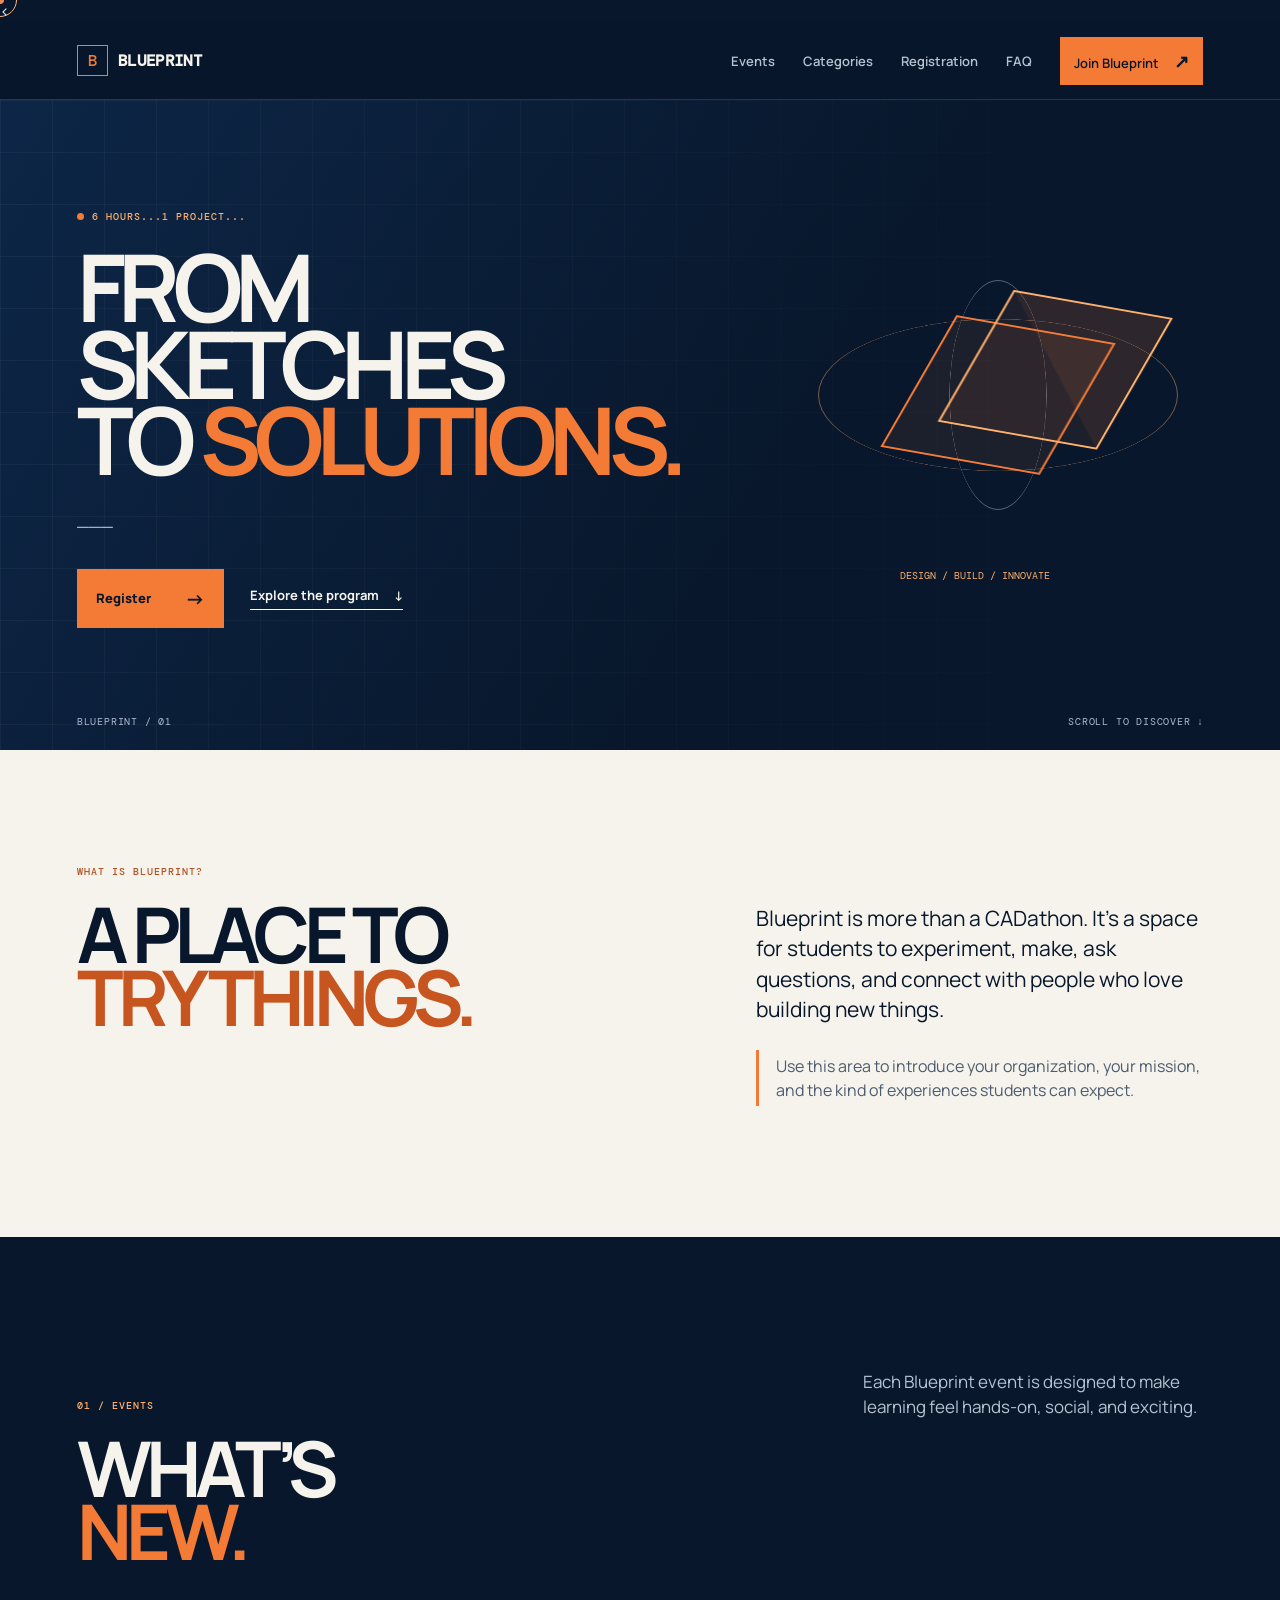
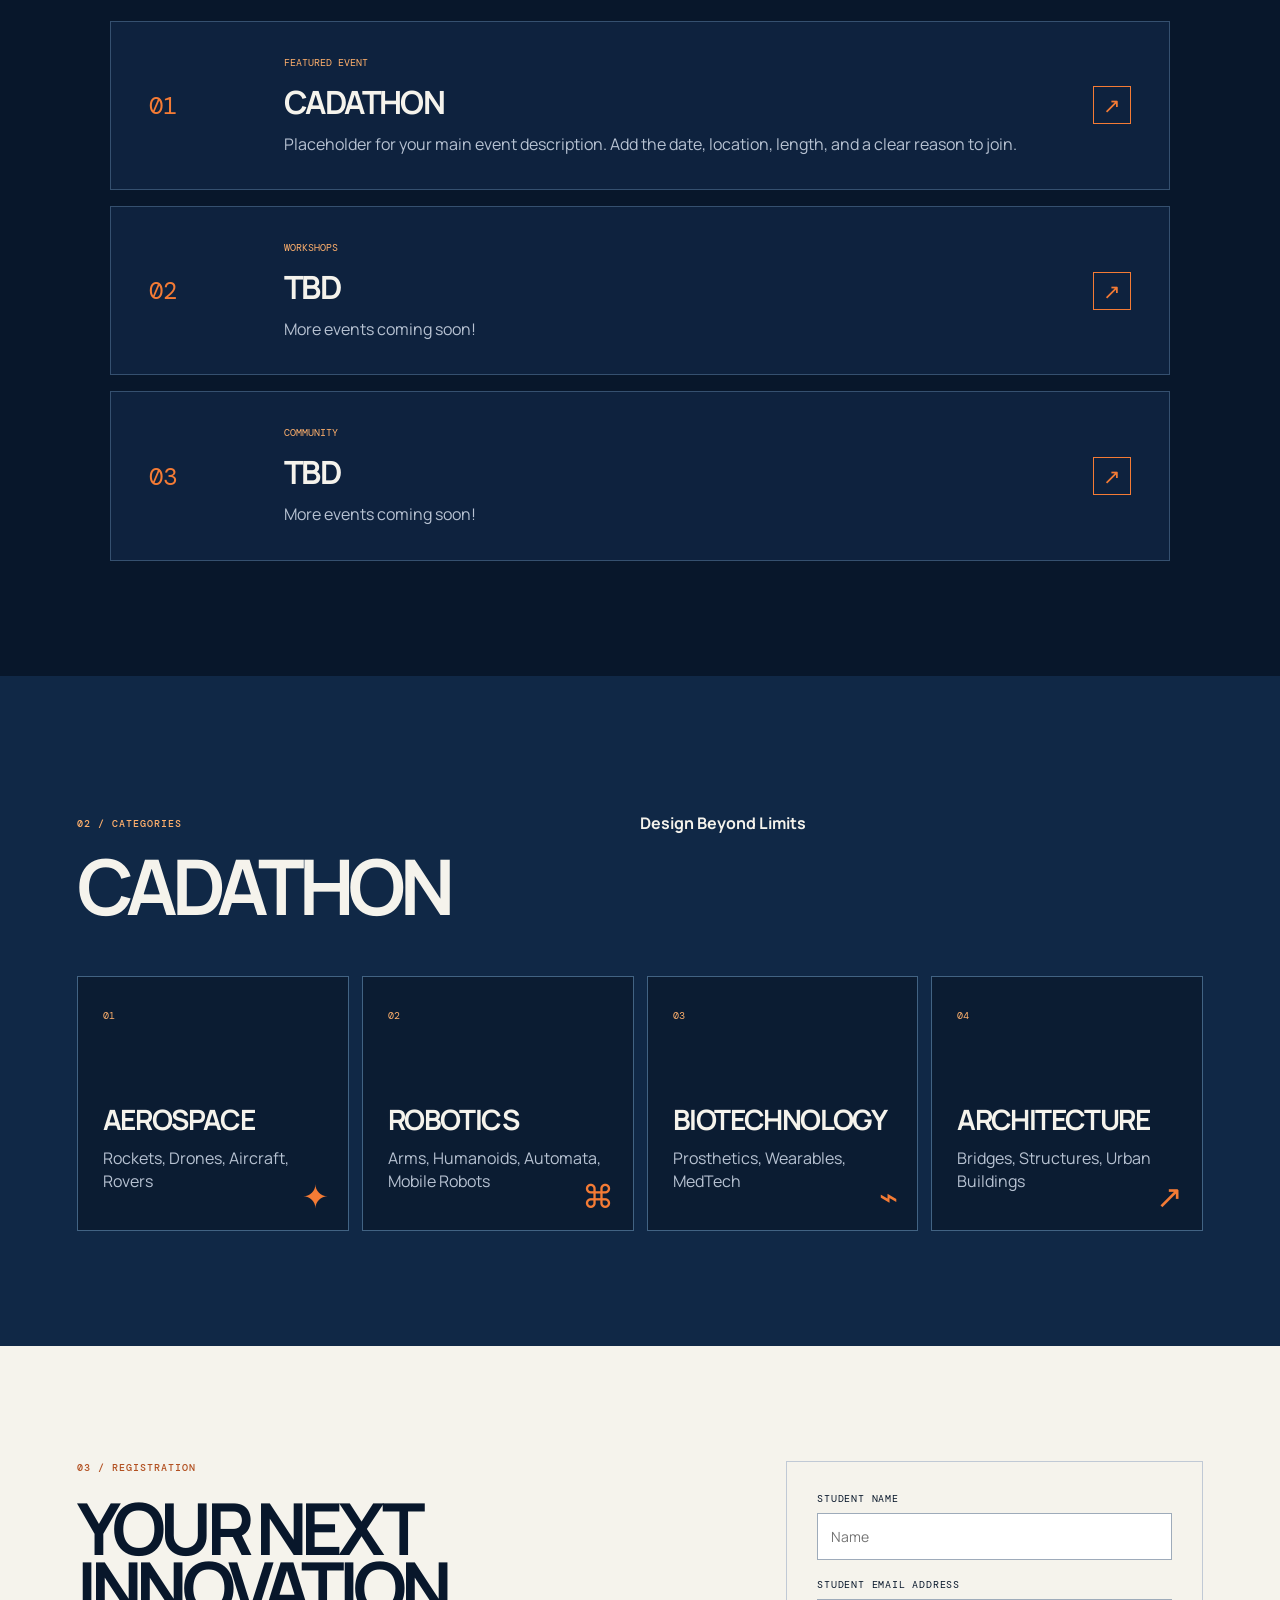
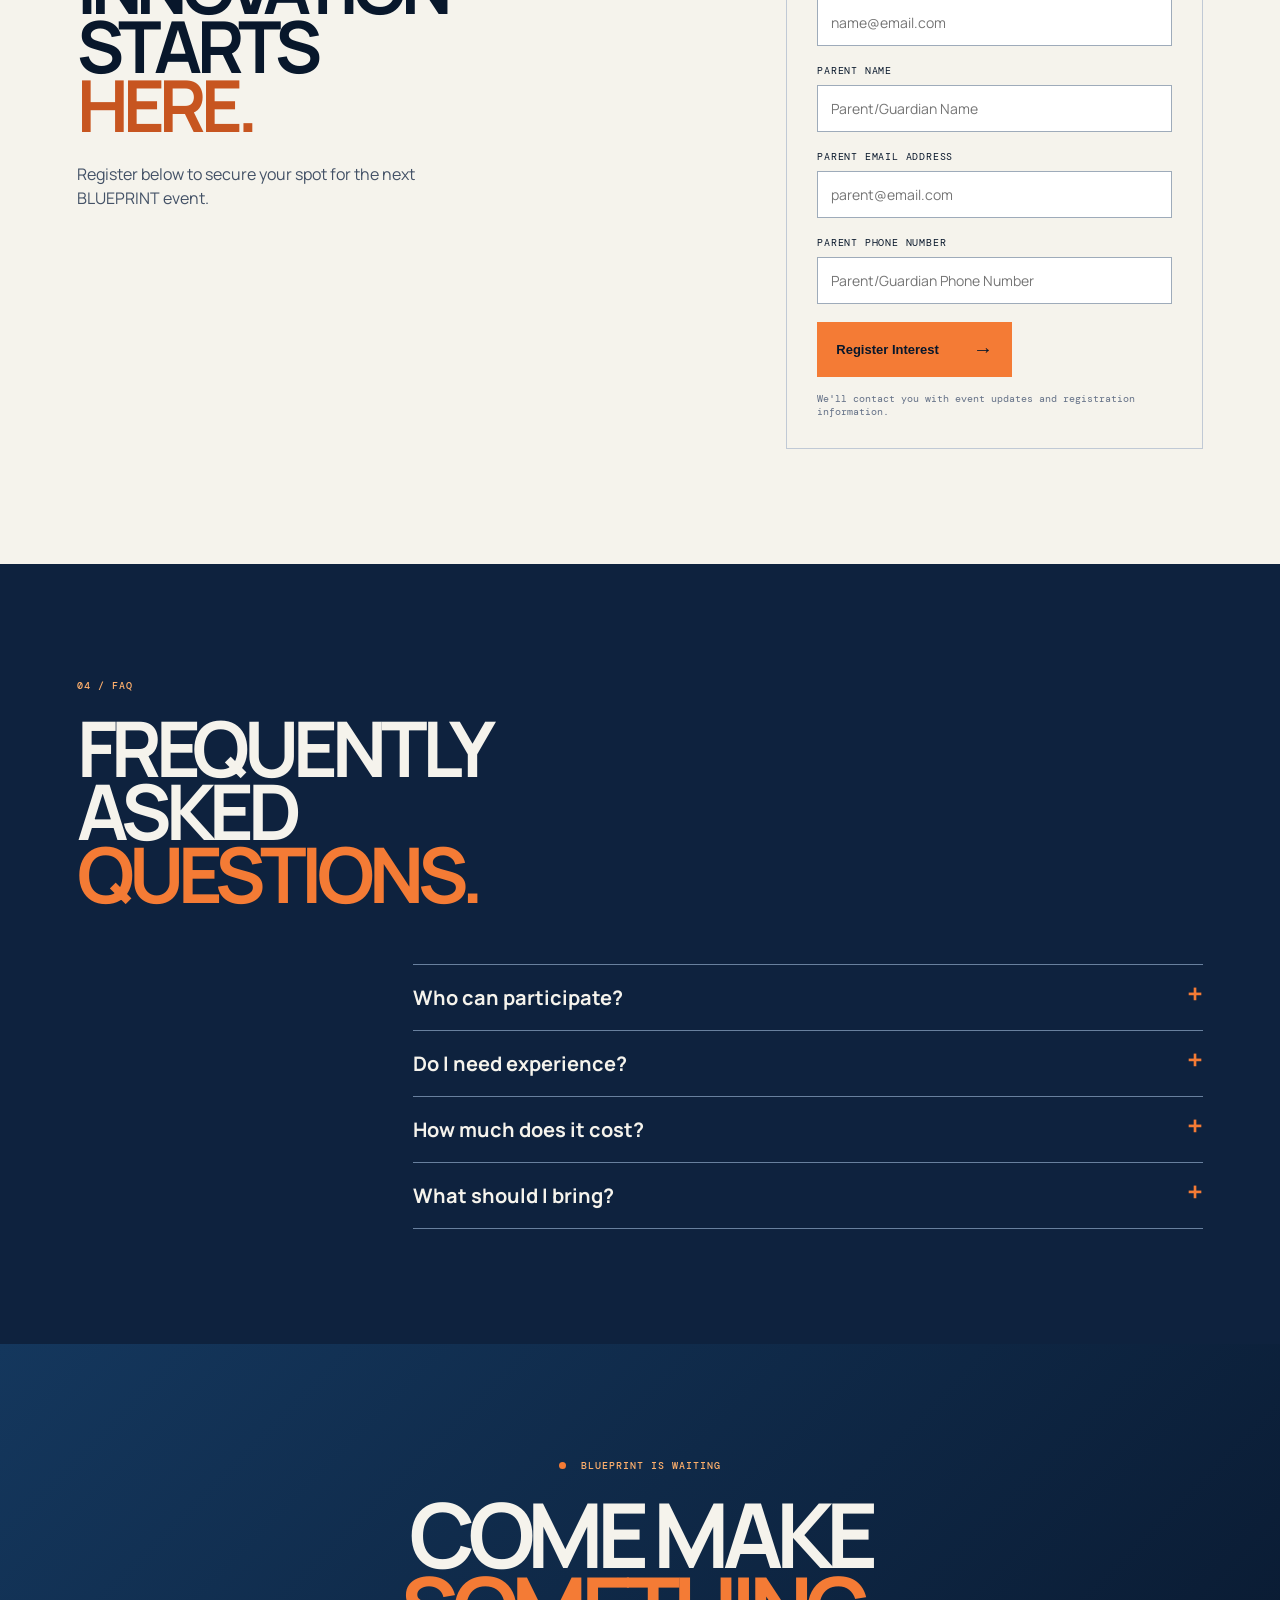
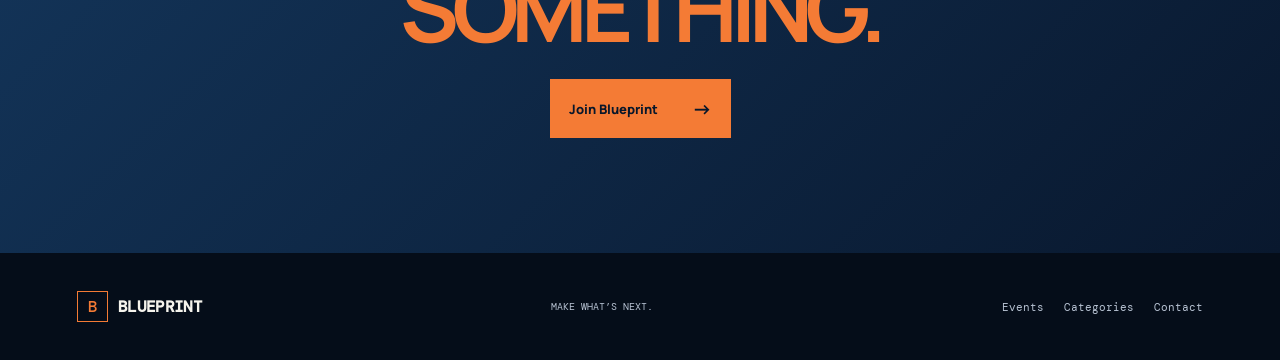
==== commit 8ee471ea: "test" ====
--- a/index.html
+++ b/index.html
@@ -35,12 +35,11 @@
     <section class="hero">
       <div class="hero-grid"></div>
       <div class="hero-copy reveal">
-        <p class="eyebrow"><i></i> A PROGRAM FOR CURIOUS CREATORS</p>
-        <h1>MAKE<br>YOUR <em>MARK.</em></h1>
-        <p>Blueprint is where young people explore big ideas, learn practical skills, and create something they’re proud
-          to share.</p>
+        <p class="eyebrow"><i></i>6 HOURS...1 PROJECT...</p>
+        <h1>FROM SKETCHES<br>TO <em>SOLUTIONS.</em></h1>
+        <p>___</p>
         <div class="hero-actions">
-          <a class="button orange" href="#registration">Get started <b>→</b></a>
+          <a class="button orange" href="#registration">Register <b>→</b></a>
           <a class="text-button" href="#events">Explore the program <span>↓</span></a>
         </div>
       </div>
@@ -48,13 +47,13 @@
         <div class="orbit orbit-one"></div>
         <div class="orbit orbit-two"></div>
         <div class="cube"><span></span><span></span><span></span></div>
-        <p>BUILD / TEST / SHARE</p>
+        <p>DESIGN / BUILD / INNOVATE</p>
       </div>
       <div class="hero-foot"><span>BLUEPRINT / 01</span><span>SCROLL TO DISCOVER ↓</span></div>
     </section>
 
     <section class="intro section reveal">
-      <p class="eyebrow">WHAT IS BLUEPRINT?</p>
+      <h5 class="eyebrow">WHAT IS BLUEPRINT?</h5>
       <div class="intro-content">
         <h2>A PLACE TO<br><em>TRY THINGS.</em></h2>
         <div>
@@ -69,7 +68,7 @@
     <section id="events" class="events section">
       <div class="section-heading reveal">
         <p class="eyebrow">01 / EVENTS</p>
-        <h2>WHAT’S<br><em>HAPPENING.</em></h2>
+        <h2>WHAT’S<br><em>NEW.</em></h2>
         <p>Each Blueprint event is designed to make learning feel hands-on, social, and exciting.</p>
       </div>
       <div class="event-stack">
@@ -77,7 +76,7 @@
           <div class="event-number">01</div>
           <div>
             <p class="card-tag">FEATURED EVENT</p>
-            <h3>Blueprint CADathon</h3>
+            <h3>CADATHON</h3>
             <p>Placeholder for your main event description. Add the date, location, length, and a clear reason to join.
             </p>
           </div>
@@ -87,8 +86,8 @@
           <div class="event-number">02</div>
           <div>
             <p class="card-tag">WORKSHOPS</p>
-            <h3>Build Labs</h3>
-            <p>Placeholder for recurring workshops, skill sessions, or guided activities for students.</p>
+            <h3>TBD</h3>
+            <p>More events coming soon!</p>
           </div>
           <a href="#registration" aria-label="Register for Build Labs">↗</a>
         </article>
@@ -96,8 +95,8 @@
           <div class="event-number">03</div>
           <div>
             <p class="card-tag">COMMUNITY</p>
-            <h3>Showcase Day</h3>
-            <p>Placeholder for a celebration, presentations, family night, or student project showcase.</p>
+            <h3>TBD</h3>
+            <p>More events coming soon!</p>
           </div>
           <a href="#registration" aria-label="Register for Showcase Day">↗</a>
         </article>
@@ -107,24 +106,25 @@
     <section id="categories" class="categories section">
       <div class="section-heading reveal">
         <p class="eyebrow">02 / CATEGORIES</p>
-        <h2>FIND YOUR<br><em>THING.</em></h2>
+        <h2>CADATHON</h2>
+        <h4>Design Beyond Limits</h4>
       </div>
       <div class="category-grid">
         <article class="category-card reveal"><span>01</span>
-          <h3>Design</h3>
-          <p>For visual thinkers, storytellers, and problem-solvers.</p><i>✦</i>
+          <h3>AEROSPACE</h3>
+          <p>Rockets, Drones, Aircraft, Rovers</p><i>✦</i>
         </article>
         <article class="category-card reveal"><span>02</span>
-          <h3>Engineering</h3>
-          <p>For builders who want to test how things work.</p><i>⌘</i>
+          <h3>ROBOTICS</h3>
+          <p>Arms, Humanoids, Automata, Mobile Robots</p><i>⌘</i>
         </article>
         <article class="category-card reveal"><span>03</span>
-          <h3>Technology</h3>
-          <p>For students curious about coding and digital tools.</p><i>⌁</i>
+          <h3>BIOTECHNOLOGY</h3>
+          <p>Prosthetics, Wearables, MedTech</p><i>⌁</i>
         </article>
         <article class="category-card reveal"><span>04</span>
-          <h3>Innovation</h3>
-          <p>For bold ideas that could make a real difference.</p><i>↗</i>
+          <h3>ARCHITECTURE</h3>
+          <p>Bridges, Structures, Urban Buildings</p><i>↗</i>
         </article>
       </div>
     </section>
@@ -132,10 +132,9 @@
     <section id="registration" class="registration section">
       <div class="registration-copy reveal">
         <p class="eyebrow">03 / REGISTRATION</p>
-        <h2>YOUR NEXT<br>IDEA STARTS<br><em>HERE.</em></h2>
+        <h2>YOUR NEXT<br>INNOVATION STARTS<br><em>HERE.</em></h2>
         <p>
-          Ready to be part of Blueprint? Register below to secure your spot at
-          Blueprint.
+          Register below to secure your spot for the next BLUEPRINT event.
         </p>
       </div>
 
@@ -181,24 +180,24 @@
     <section id="faq" class="faq section">
       <div class="section-heading reveal">
         <p class="eyebrow">04 / FAQ</p>
-        <h2>GOOD<br><em>QUESTIONS.</em></h2>
+        <h2>FREQUENTLY ASKED<br><em>QUESTIONS.</em></h2>
       </div>
       <div class="faq-list reveal">
         <details>
           <summary>Who can participate?<span>+</span></summary>
-          <p>Use this space to explain age groups, eligibility, or who your program is designed for.</p>
+          <p>Participants must be students in grades 4-8 (Junior) or 9-12 (Senior).</p>
         </details>
         <details>
           <summary>Do I need experience?<span>+</span></summary>
-          <p>Use this space to describe experience requirements and beginner support.</p>
+          <p>Not at all! There will be mentors to help you along the way.</p>
         </details>
         <details>
           <summary>How much does it cost?<span>+</span></summary>
-          <p>Use this space for registration costs, scholarships, or free-program details.</p>
+          <p>The entry fee is $5 per student, and the awards ceremony is open to all</p>
         </details>
         <details>
           <summary>What should I bring?<span>+</span></summary>
-          <p>Use this space for materials, technology, parent information, or accessibility details.</p>
+          <p>A laptop or computer that can support the software you would like to use.</p>
         </details>
       </div>
     </section>
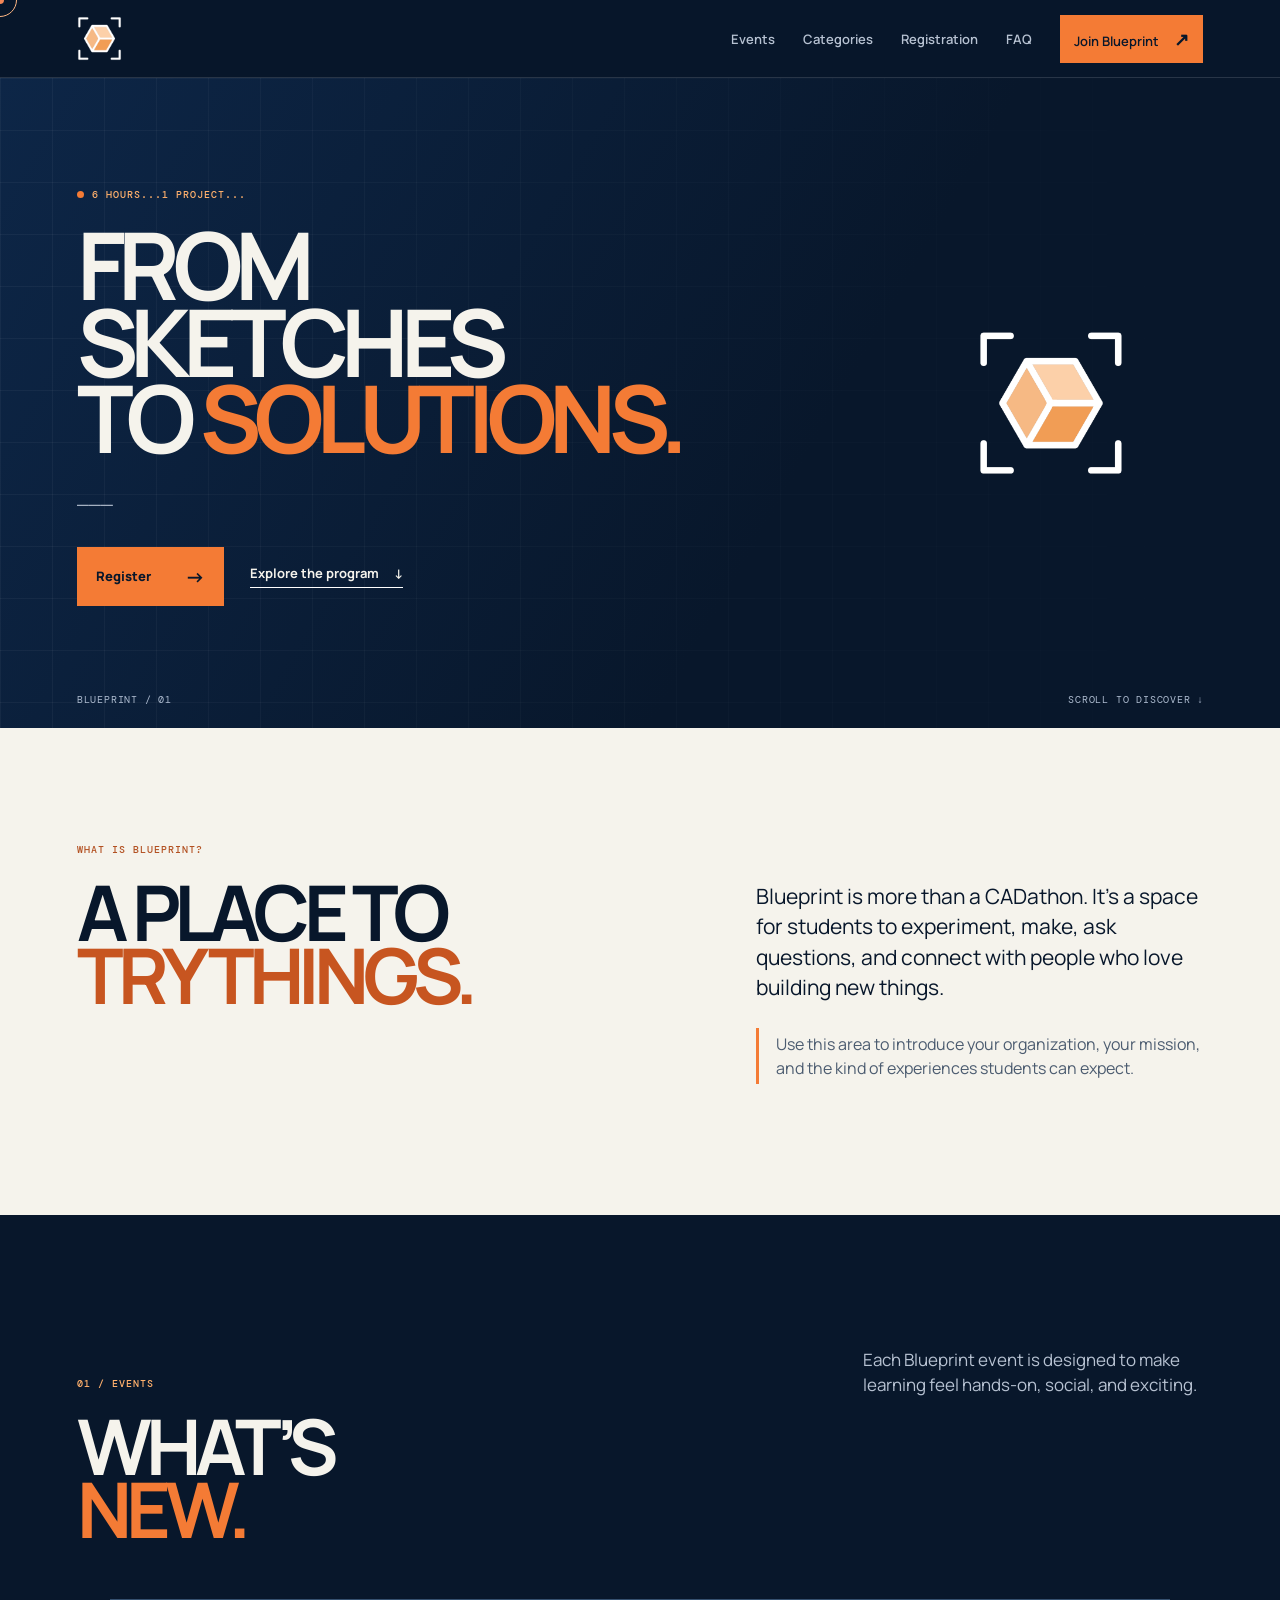
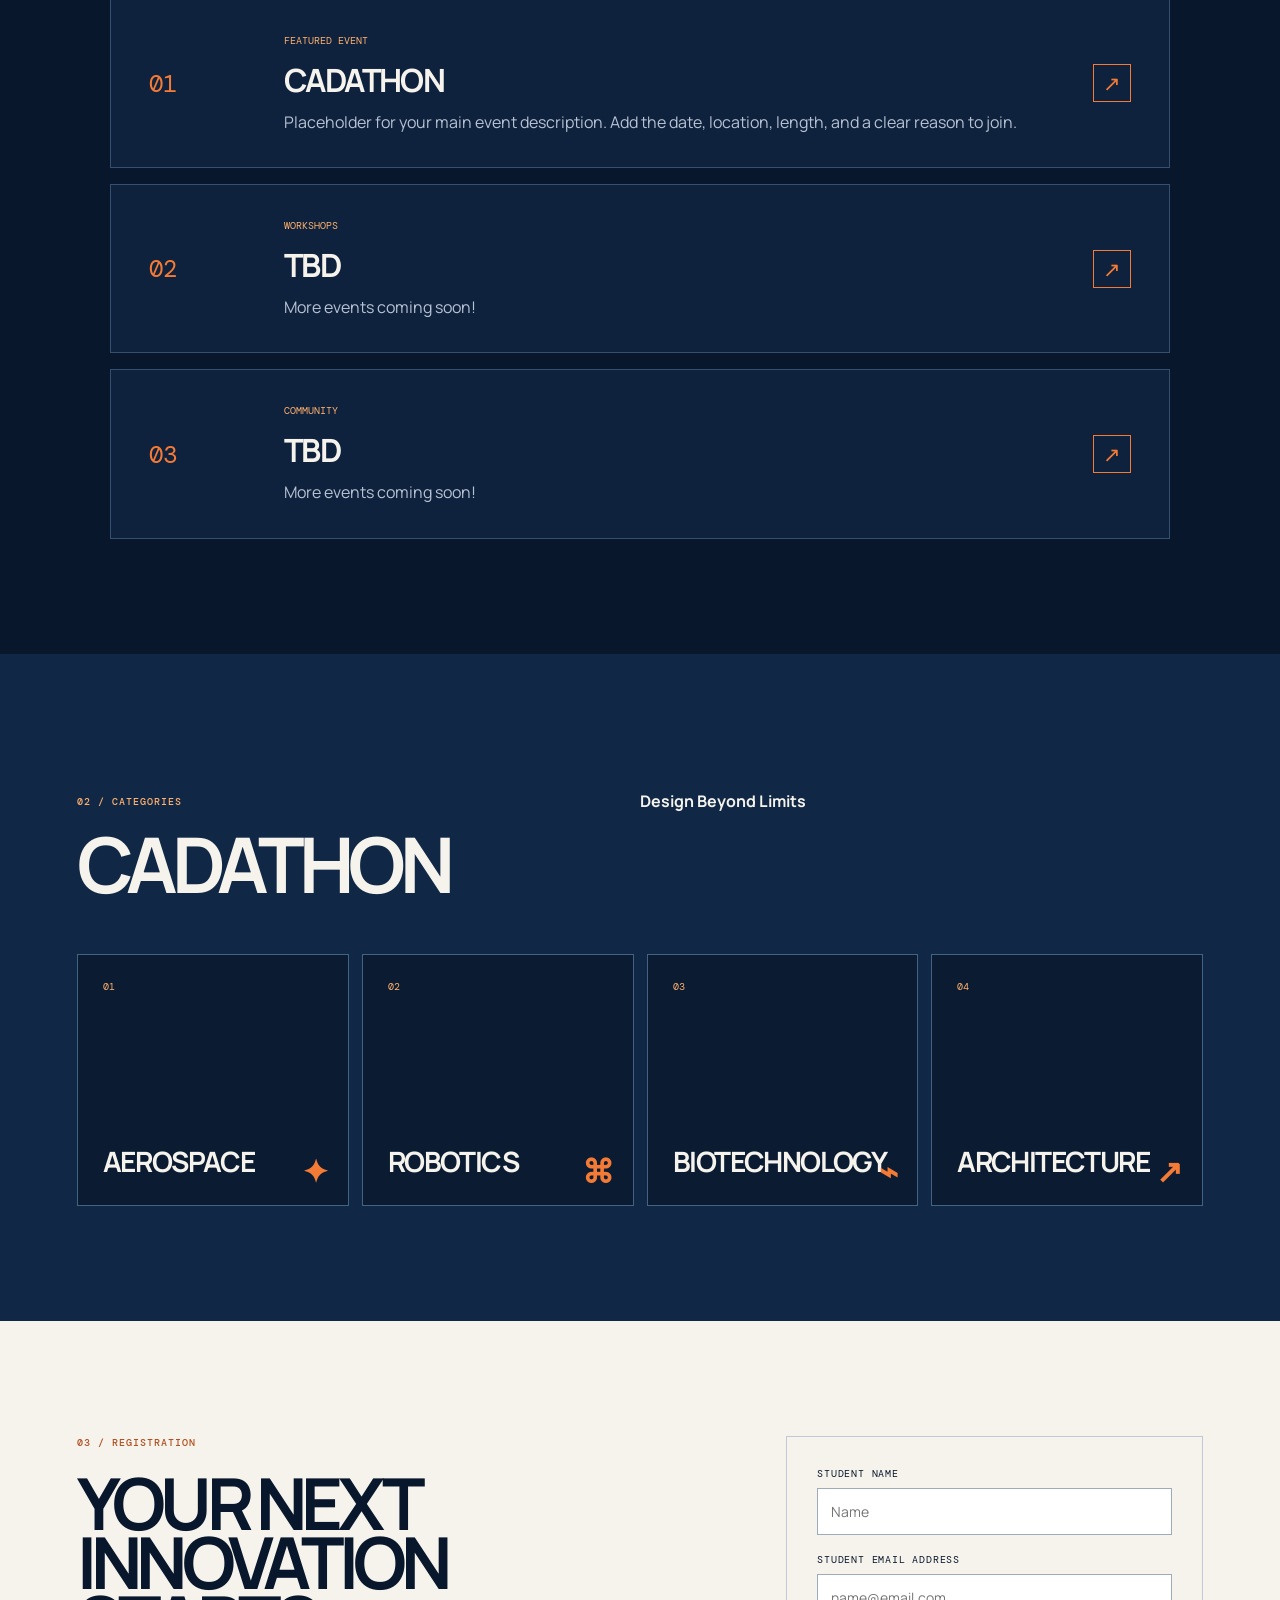
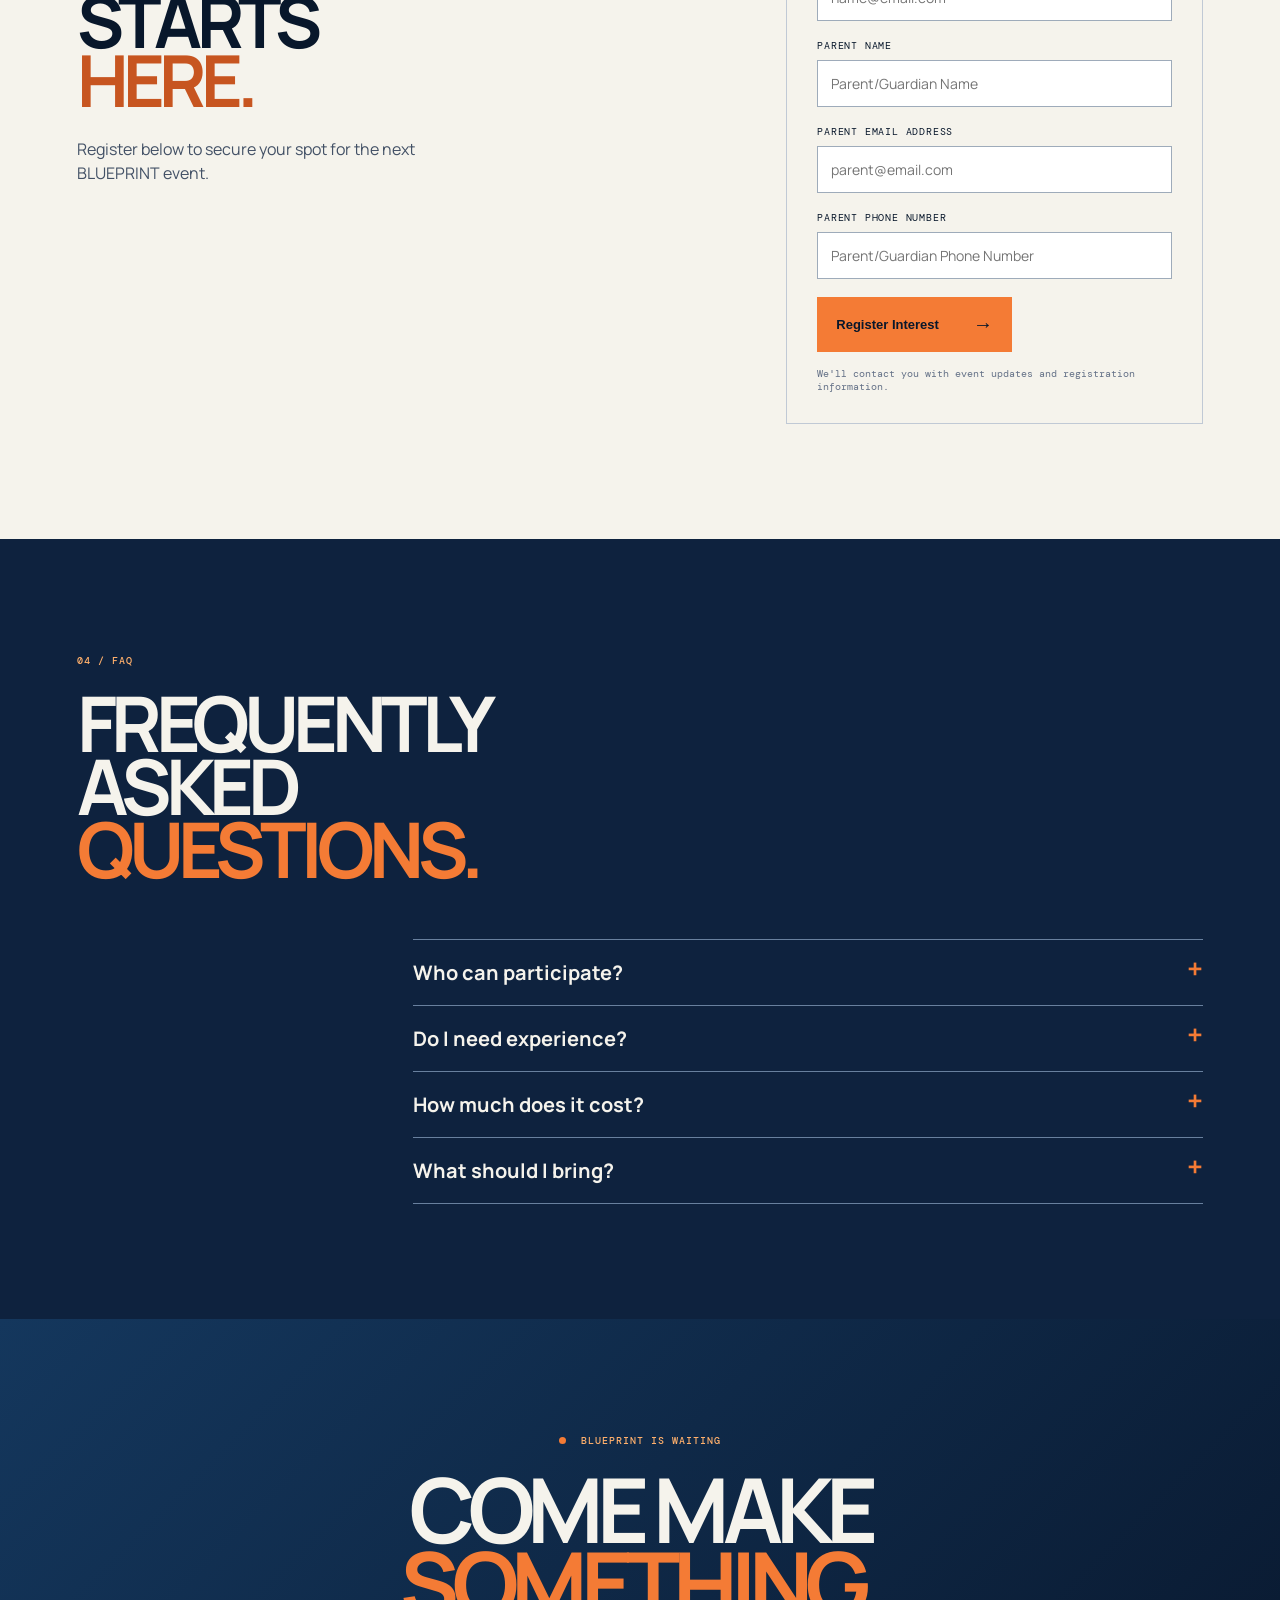
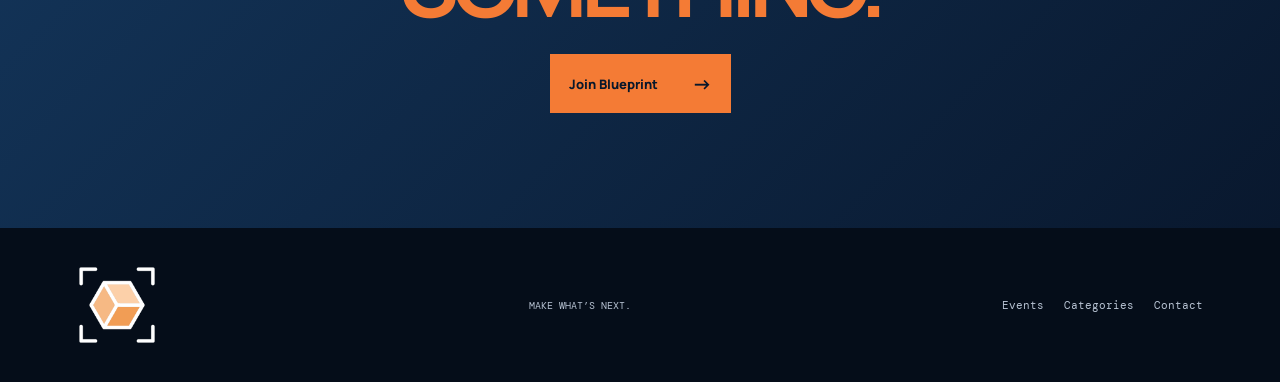
==== commit 44be96ed: "test" ====
--- a/index.html
+++ b/index.html
@@ -12,14 +12,16 @@
     href="https://fonts.googleapis.com/css2?family=DM+Mono:wght@400;500&family=Manrope:wght@400;500;600;700;800&display=swap"
     rel="stylesheet">
   <link rel="stylesheet" href="styles.css">
-  < </head>
+</head>
 
 <body>
   <div class="cursor-dot"></div>
   <div class="cursor-ring"></div>
 
   <header class="nav">
-    <a class="logo" href="#top"><span class="logo-mark">B</span> BLUEPRINT</a>
+    <div class="header-logo">
+      <img src="unnamed.png" alt="logo">
+    </div>
     <button class="menu-button" aria-label="Open navigation">MENU</button>
     <nav>
       <a href="#events">Events</a>
@@ -43,11 +45,8 @@
           <a class="text-button" href="#events">Explore the program <span>↓</span></a>
         </div>
       </div>
-      <div class="hero-object" aria-hidden="true">
-        <div class="orbit orbit-one"></div>
-        <div class="orbit orbit-two"></div>
-        <div class="cube"><span></span><span></span><span></span></div>
-        <p>DESIGN / BUILD / INNOVATE</p>
+      <div class="hero-logo">
+        <img src="unnamed.png" alt="logo">
       </div>
       <div class="hero-foot"><span>BLUEPRINT / 01</span><span>SCROLL TO DISCOVER ↓</span></div>
     </section>
@@ -80,7 +79,7 @@
             <p>Placeholder for your main event description. Add the date, location, length, and a clear reason to join.
             </p>
           </div>
-          <a href="#registration" aria-label="Register for Blueprint CADathon">↗</a>
+          <a href="#categories" aria-label="Register for Blueprint CADathon">↗</a>
         </article>
         <article class="event-card reveal">
           <div class="event-number">02</div>
@@ -110,22 +109,82 @@
         <h4>Design Beyond Limits</h4>
       </div>
       <div class="category-grid">
-        <article class="category-card reveal"><span>01</span>
-          <h3>AEROSPACE</h3>
-          <p>Rockets, Drones, Aircraft, Rovers</p><i>✦</i>
-        </article>
-        <article class="category-card reveal"><span>02</span>
-          <h3>ROBOTICS</h3>
-          <p>Arms, Humanoids, Automata, Mobile Robots</p><i>⌘</i>
-        </article>
-        <article class="category-card reveal"><span>03</span>
-          <h3>BIOTECHNOLOGY</h3>
-          <p>Prosthetics, Wearables, MedTech</p><i>⌁</i>
-        </article>
-        <article class="category-card reveal"><span>04</span>
-          <h3>ARCHITECTURE</h3>
-          <p>Bridges, Structures, Urban Buildings</p><i>↗</i>
-        </article>
+
+        <details class="category-card reveal">
+          <summary>
+            <span>01</span>
+            <h3>AEROSPACE</h3>
+            <i>✦</i>
+          </summary>
+          <div class="category-content">
+            <p>Example Projects</p>
+            <ul>
+              <li>Rockets</li>
+              <li>Drones</li>
+              <li>Aircraft</li>
+              <li>Satellites</li>
+              <li>Rovers</li>
+            </ul>
+          </div>
+        </details>
+
+
+        <details class="category-card reveal">
+          <summary>
+            <span>02</span>
+            <h3>ROBOTICS</h3>
+            <i>⌘</i>
+          </summary>
+          <div class="category-content">
+            <p>Example Projects</p>
+            <ul>
+              <li>Robotic Arms</li>
+              <li>Humanoids</li>
+              <li>Mobile Robots</li>
+              <li>Automation Systems</li>
+              <li>Grippers</li>
+            </ul>
+          </div>
+        </details>
+
+
+        <details class="category-card reveal">
+          <summary>
+            <span>03</span>
+            <h3>BIOTECHNOLOGY</h3>
+            <i>⌁</i>
+          </summary>
+          <div class="category-content">
+            <p>Example Projects</p>
+            <ul>
+              <li>Prosthetics</li>
+              <li>Wearables</li>
+              <li>Medical Devices</li>
+              <li>Health Sensors</li>
+              <li>Exoskeletons</li>
+            </ul>
+          </div>
+        </details>
+
+
+        <details class="category-card reveal">
+          <summary>
+            <span>04</span>
+            <h3>ARCHITECTURE</h3>
+            <i>↗</i>
+          </summary>
+          <div class="category-content">
+            <p>Example Projects</p>
+            <ul>
+              <li>Bridges</li>
+              <li>Skyscrapers</li>
+              <li>Sustainable Homes</li>
+              <li>Urban Designs</li>
+              <li>Smart Buildings</li>
+            </ul>
+          </div>
+        </details>
+
       </div>
     </section>
 
@@ -208,7 +267,11 @@
     </section>
   </main>
 
-  <footer><a class="logo" href="#top"><span class="logo-mark">B</span> BLUEPRINT</a>
+  <footer>
+    <div class="footer-logo">
+      <img src="unnamed.png" alt="logo">
+    </div>
+
     <p>MAKE WHAT’S NEXT.</p>
     <div><a href="#events">Events</a><a href="#categories">Categories</a><a
         href="mailto:hello@blueprint.org">Contact</a></div>
--- a/styles.css
+++ b/styles.css
@@ -8,8 +8,13 @@
   --line: #35506f;
 }
 
-* { box-sizing: border-box; }
-html { scroll-behavior: smooth; }
+* {
+  box-sizing: border-box;
+}
+
+html {
+  scroll-behavior: smooth;
+}
 
 body {
   margin: 0;
@@ -19,7 +24,8 @@
   cursor: none;
 }
 
-.cursor-dot, .cursor-ring {
+.cursor-dot,
+.cursor-ring {
   position: fixed;
   z-index: 99;
   pointer-events: none;
@@ -27,135 +33,849 @@
   top: 0;
   mix-blend-mode: screen;
 }
-.cursor-dot { width: 8px; height: 8px; border-radius: 50%; background: var(--orange); transform: translate(-50%, -50%); }
-.cursor-ring { width: 34px; height: 34px; border: 1px solid var(--orange-light); border-radius: 50%; transform: translate(-50%, -50%); transition: width .2s, height .2s, border-color .2s; }
-.cursor-ring.hover { width: 56px; height: 56px; border-color: var(--white); }
-
-.nav { height: 78px; padding: 0 6vw; display: flex; align-items: center; justify-content: space-between; border-bottom: 1px solid #ffffff22; background: #08172bea; position: sticky; top: 0; z-index: 10; backdrop-filter: blur(12px); }
-.logo { display: flex; align-items: center; gap: 10px; color: var(--white); font: 700 16px 'DM Mono'; letter-spacing: -.04em; text-decoration: none; }
-.logo-mark { width: 31px; height: 31px; border: 1px solid var(--orange); display: grid; place-items: center; color: var(--orange); font-weight: 500; }
-.nav nav { display: flex; align-items: center; gap: 28px; }
-.nav nav a, footer a { font-size: 13px; font-weight: 600; color: var(--muted); text-decoration: none; }
-.nav nav a:hover { color: #fff; }
-.nav-cta { color: var(--navy) !important; background: var(--orange); padding: 12px 14px; }
-.nav-cta span { font-size: 18px; margin-left: 12px; }
-.menu-button { display: none; background: none; color: var(--white); border: 0; font: 12px 'DM Mono'; }
-
-.hero { min-height: 650px; padding: 110px 6vw 45px; position: relative; overflow: hidden; background: linear-gradient(120deg, #0d2647, #08172b 62%); }
-.hero-grid { position: absolute; inset: 0; background-image: linear-gradient(#ffffff0b 1px, transparent 1px), linear-gradient(90deg, #ffffff0b 1px, transparent 1px); background-size: 52px 52px; mask-image: linear-gradient(90deg, #000, transparent); }
-.hero-copy { position: relative; z-index: 1; max-width: 620px; }
-.eyebrow { color: var(--orange-light); font: 500 10px 'DM Mono'; letter-spacing: .1em; margin: 0 0 25px; }
-.eyebrow i { display: inline-block; width: 7px; height: 7px; background: var(--orange); border-radius: 50%; margin-right: 8px; }
-.hero h1, h2 { font-size: clamp(56px, 7.3vw, 112px); line-height: .82; letter-spacing: -.08em; margin: 0 0 28px; }
-.hero h1 em, h2 em { color: var(--orange); font-style: normal; }
-.hero-copy > p:not(.eyebrow) { max-width: 470px; color: var(--muted); font-size: 18px; line-height: 1.55; }
-.hero-actions { display: flex; gap: 26px; align-items: center; margin-top: 35px; }
-.button { display: inline-flex; align-items: center; gap: 34px; padding: 15px 18px; border: 1px solid var(--orange); font-weight: 800; font-size: 13px; text-decoration: none; transition: transform .2s, box-shadow .2s; }
-.button:hover { transform: translate(-3px, -3px); box-shadow: 5px 5px 0 var(--orange-light); }
-.button b { font-size: 20px; }
-.orange { background: var(--orange); color: var(--navy); }
-.text-button { color: var(--white); font-size: 13px; font-weight: 700; text-decoration: none; border-bottom: 1px solid #fff; padding-bottom: 5px; }
-.text-button span { margin-left: 12px; }
-.hero-object { position: absolute; right: 8vw; top: 115px; width: 360px; height: 360px; z-index: 1; }
-.cube { position: absolute; width: 152px; height: 152px; left: 104px; top: 104px; transform: rotate(30deg) skewY(-20deg); animation: float 5s ease-in-out infinite; }
-.cube span { position: absolute; inset: 0; border: 2px solid var(--orange); background: #f47b3514; }
-.cube span:nth-child(2) { transform: translate(37px, -37px); border-color: var(--orange-light); }
-.cube span:nth-child(3) { transform: translate(37px, -37px); border-color: var(--orange-light); clip-path: polygon(0 0, 100% 0, 100% 100%); }
-.orbit { position: absolute; border: 1px solid #ffb06c75; border-radius: 50%; inset: 0; }
-.orbit-one { transform: rotateX(65deg); animation: spin 13s linear infinite; }
-.orbit-two { inset: 65px; transform: rotateY(65deg); border-color: #ffffff55; animation: spin 9s linear infinite reverse; }
-.hero-object p { position: absolute; bottom: -17px; left: 82px; color: var(--orange-light); font: 10px 'DM Mono'; white-space: nowrap; }
-.hero-foot { position: absolute; bottom: 22px; left: 6vw; right: 6vw; display: flex; justify-content: space-between; color: #aebcd0; font: 10px 'DM Mono'; letter-spacing: .08em; }
-
-.section { padding: 115px 6vw; }
-.intro { background: var(--white); color: var(--navy); }
-.intro .eyebrow, .registration .eyebrow { color: #b25021; }
-.intro-content { display: grid; grid-template-columns: 1fr .85fr; gap: 12vw; }
-.intro h2 { font-size: clamp(47px, 6vw, 89px); }
-.intro h2 em, .registration h2 em, .success b { color: #c75520; }
-.lead { font-size: 21px; line-height: 1.45; margin: 0 0 25px; }
-.placeholder { border-left: 3px solid var(--orange); padding: 4px 0 4px 17px; line-height: 1.5; color: #4c5c70; }
-.section-heading { display: grid; grid-template-columns: 1fr 1fr; align-items: end; margin-bottom: 58px; }
-.section-heading h2 { grid-row: 2; margin: 0; font-size: clamp(45px, 6vw, 88px); }
-.section-heading > p:last-child { font-size: 17px; line-height: 1.5; color: var(--muted); max-width: 340px; justify-self: end; }
-
-.events { background: var(--navy); }
-.event-stack { display: grid; gap: 16px; max-width: 1060px; margin: auto; }
-.event-card { display: grid; grid-template-columns: 110px 1fr 55px; gap: 25px; padding: 34px 38px; border: 1px solid var(--line); background: var(--navy-2); align-items: center; transition: transform .25s, border-color .25s; }
-.event-card:hover { transform: translateX(10px); border-color: var(--orange); }
-.event-number { font: 24px 'DM Mono'; color: var(--orange); }
-.card-tag { font: 10px 'DM Mono'; color: var(--orange-light); margin: 0 0 11px; }
-.event-card h3 { font-size: 32px; letter-spacing: -.05em; margin: 0 0 9px; }
-.event-card div p:last-child { color: var(--muted); margin: 0; line-height: 1.4; }
-.event-card > a { justify-self: end; width: 38px; height: 38px; border: 1px solid var(--orange); color: var(--orange); display: grid; place-items: center; text-decoration: none; font-size: 21px; }
-
-.categories { background: #102846; }
-.category-grid { display: grid; grid-template-columns: repeat(4, 1fr); gap: 13px; }
-.category-card { background: #0b1c32; border: 1px solid #426383; min-height: 255px; padding: 25px; position: relative; transition: background .2s, transform .2s; }
-.category-card:hover { background: #163a61; transform: translateY(-8px); }
-.category-card span { font: 10px 'DM Mono'; color: var(--orange-light); }
-.category-card h3 { font-size: 28px; letter-spacing: -.05em; margin: 76px 0 9px; }
-.category-card p { color: var(--muted); line-height: 1.4; margin: 0; }
-.category-card i { position: absolute; right: 19px; bottom: 12px; color: var(--orange); font-style: normal; font-size: 32px; }
-
-.registration { background: var(--white); color: var(--navy); display: grid; grid-template-columns: 1fr .75fr; gap: 12vw; }
-.registration h2 { font-size: clamp(48px, 5.6vw, 86px); }
-.registration-copy > p:not(.eyebrow) { color: #435166; line-height: 1.5; max-width: 410px; }
-form { border: 1px solid #c0c9d5; padding: 30px; align-self: start; }
-label { display: block; font: 10px 'DM Mono'; letter-spacing: .08em; margin-bottom: 18px; }
-input, select { display: block; width: 100%; margin-top: 8px; padding: 13px; background: #fff; border: 1px solid #9eabba; color: var(--navy); font: 14px Manrope; }
-form small { display: block; margin-top: 15px; font: 10px 'DM Mono'; color: #647187; }
-.success b { font: 12px 'DM Mono'; }
-.success p { line-height: 1.5; }
-
-.faq { background: var(--navy-2); }
-.faq-list { max-width: 790px; margin-left: auto; }
-.faq-list details { border-top: 1px solid #68809e; padding: 19px 0; }
-.faq-list details:last-child { border-bottom: 1px solid #68809e; }
-summary { cursor: pointer; list-style: none; display: flex; justify-content: space-between; font-size: 20px; font-weight: 700; }
-summary::-webkit-details-marker { display: none; }
-summary span { color: var(--orange); font-size: 28px; line-height: .7; }
-.faq-list p { color: var(--muted); line-height: 1.5; margin: 15px 35px 2px 0; }
-.closing { text-align: center; background: linear-gradient(135deg, #14375d, #09182e); padding: 115px 6vw; }
-.closing h2 { font-size: clamp(55px, 7vw, 108px); }
-.closing .button { margin-top: 7px; }
-footer { padding: 37px 6vw; display: flex; justify-content: space-between; align-items: center; background: #050d19; }
-footer p { font: 10px 'DM Mono'; color: var(--muted); }
-footer div { display: flex; gap: 20px; }
-footer a { font: 11px 'DM Mono'; }
-
-@keyframes spin { to { transform: rotate(360deg); } }
-@keyframes float { 50% { transform: translateY(-14px) rotate(30deg) skewY(-20deg); } }
-.reveal { opacity: 0; transform: translateY(28px); transition: opacity .7s ease, transform .7s ease; }
-.reveal.visible { opacity: 1; transform: none; }
+
+.cursor-dot {
+  width: 8px;
+  height: 8px;
+  border-radius: 50%;
+  background: var(--orange);
+  transform: translate(-50%, -50%);
+}
+
+.cursor-ring {
+  width: 34px;
+  height: 34px;
+  border: 1px solid var(--orange-light);
+  border-radius: 50%;
+  transform: translate(-50%, -50%);
+  transition: width .2s, height .2s, border-color .2s;
+}
+
+.cursor-ring.hover {
+  width: 56px;
+  height: 56px;
+  border-color: var(--white);
+}
+
+.nav {
+  height: 78px;
+  padding: 0 6vw;
+  display: flex;
+  align-items: center;
+  justify-content: space-between;
+  border-bottom: 1px solid #ffffff22;
+  background: #08172bea;
+  position: sticky;
+  top: 0;
+  z-index: 10;
+  backdrop-filter: blur(12px);
+}
+
+.logo {
+  display: flex;
+  align-items: center;
+  gap: 10px;
+  color: var(--white);
+  font: 700 16px 'DM Mono';
+  letter-spacing: -.04em;
+  text-decoration: none;
+}
+
+.logo-mark {
+  width: 31px;
+  height: 31px;
+  border: 1px solid var(--orange);
+  display: grid;
+  place-items: center;
+  color: var(--orange);
+  font-weight: 500;
+}
+
+.nav nav {
+  display: flex;
+  align-items: center;
+  gap: 28px;
+}
+
+.nav nav a,
+footer a {
+  font-size: 13px;
+  font-weight: 600;
+  color: var(--muted);
+  text-decoration: none;
+}
+
+.nav nav a:hover {
+  color: #fff;
+}
+
+.nav-cta {
+  color: var(--navy) !important;
+  background: var(--orange);
+  padding: 12px 14px;
+}
+
+.nav-cta span {
+  font-size: 18px;
+  margin-left: 12px;
+}
+
+.menu-button {
+  display: none;
+  background: none;
+  color: var(--white);
+  border: 0;
+  font: 12px 'DM Mono';
+}
+
+.hero {
+  min-height: 650px;
+  padding: 110px 6vw 45px;
+  position: relative;
+  overflow: hidden;
+  background: linear-gradient(120deg, #0d2647, #08172b 62%);
+}
+
+.hero-grid {
+  position: absolute;
+  inset: 0;
+  background-image: linear-gradient(#ffffff0b 1px, transparent 1px), linear-gradient(90deg, #ffffff0b 1px, transparent 1px);
+  background-size: 52px 52px;
+  mask-image: linear-gradient(90deg, #000, transparent);
+}
+
+.hero-copy {
+  position: relative;
+  z-index: 1;
+  max-width: 620px;
+}
+
+.eyebrow {
+  color: var(--orange-light);
+  font: 500 10px 'DM Mono';
+  letter-spacing: .1em;
+  margin: 0 0 25px;
+}
+
+.eyebrow i {
+  display: inline-block;
+  width: 7px;
+  height: 7px;
+  background: var(--orange);
+  border-radius: 50%;
+  margin-right: 8px;
+}
+
+.hero h1,
+h2 {
+  font-size: clamp(56px, 7.3vw, 112px);
+  line-height: .82;
+  letter-spacing: -.08em;
+  margin: 0 0 28px;
+}
+
+.hero h1 em,
+h2 em {
+  color: var(--orange);
+  font-style: normal;
+}
+
+.hero-copy>p:not(.eyebrow) {
+  max-width: 470px;
+  color: var(--muted);
+  font-size: 18px;
+  line-height: 1.55;
+}
+
+.hero-actions {
+  display: flex;
+  gap: 26px;
+  align-items: center;
+  margin-top: 35px;
+}
+
+.button {
+  display: inline-flex;
+  align-items: center;
+  gap: 34px;
+  padding: 15px 18px;
+  border: 1px solid var(--orange);
+  font-weight: 800;
+  font-size: 13px;
+  text-decoration: none;
+  transition: transform .2s, box-shadow .2s;
+}
+
+.button:hover {
+  transform: translate(-3px, -3px);
+  box-shadow: 5px 5px 0 var(--orange-light);
+}
+
+.button b {
+  font-size: 20px;
+}
+
+.orange {
+  background: var(--orange);
+  color: var(--navy);
+}
+
+.text-button {
+  color: var(--white);
+  font-size: 13px;
+  font-weight: 700;
+  text-decoration: none;
+  border-bottom: 1px solid #fff;
+  padding-bottom: 5px;
+}
+
+.text-button span {
+  margin-left: 12px;
+}
+
+.hero-object {
+  position: absolute;
+  right: 8vw;
+  top: 115px;
+  width: 360px;
+  height: 360px;
+  z-index: 1;
+}
+
+.cube {
+  position: absolute;
+  width: 152px;
+  height: 152px;
+  left: 104px;
+  top: 104px;
+  transform: rotate(30deg) skewY(-20deg);
+  animation: float 5s ease-in-out infinite;
+}
+
+.cube span {
+  position: absolute;
+  inset: 0;
+  border: 2px solid var(--orange);
+  background: #f47b3514;
+}
+
+.cube span:nth-child(2) {
+  transform: translate(37px, -37px);
+  border-color: var(--orange-light);
+}
+
+.cube span:nth-child(3) {
+  transform: translate(37px, -37px);
+  border-color: var(--orange-light);
+  clip-path: polygon(0 0, 100% 0, 100% 100%);
+}
+
+.orbit {
+  position: absolute;
+  border: 1px solid #ffb06c75;
+  border-radius: 50%;
+  inset: 0;
+}
+
+.orbit-one {
+  transform: rotateX(65deg);
+  animation: spin 13s linear infinite;
+}
+
+.orbit-two {
+  inset: 65px;
+  transform: rotateY(65deg);
+  border-color: #ffffff55;
+  animation: spin 9s linear infinite reverse;
+}
+
+.hero-object p {
+  position: absolute;
+  bottom: -17px;
+  left: 82px;
+  color: var(--orange-light);
+  font: 10px 'DM Mono';
+  white-space: nowrap;
+}
+
+.hero-foot {
+  position: absolute;
+  bottom: 22px;
+  left: 6vw;
+  right: 6vw;
+  display: flex;
+  justify-content: space-between;
+  color: #aebcd0;
+  font: 10px 'DM Mono';
+  letter-spacing: .08em;
+}
+
+.section {
+  padding: 115px 6vw;
+}
+
+.intro {
+  background: var(--white);
+  color: var(--navy);
+}
+
+.intro .eyebrow,
+.registration .eyebrow {
+  color: #b25021;
+}
+
+.intro-content {
+  display: grid;
+  grid-template-columns: 1fr .85fr;
+  gap: 12vw;
+}
+
+.intro h2 {
+  font-size: clamp(47px, 6vw, 89px);
+}
+
+.intro h2 em,
+.registration h2 em,
+.success b {
+  color: #c75520;
+}
+
+.lead {
+  font-size: 21px;
+  line-height: 1.45;
+  margin: 0 0 25px;
+}
+
+.placeholder {
+  border-left: 3px solid var(--orange);
+  padding: 4px 0 4px 17px;
+  line-height: 1.5;
+  color: #4c5c70;
+}
+
+.section-heading {
+  display: grid;
+  grid-template-columns: 1fr 1fr;
+  align-items: end;
+  margin-bottom: 58px;
+}
+
+.section-heading h2 {
+  grid-row: 2;
+  margin: 0;
+  font-size: clamp(45px, 6vw, 88px);
+}
+
+.section-heading>p:last-child {
+  font-size: 17px;
+  line-height: 1.5;
+  color: var(--muted);
+  max-width: 340px;
+  justify-self: end;
+}
+
+.events {
+  background: var(--navy);
+}
+
+.event-stack {
+  display: grid;
+  gap: 16px;
+  max-width: 1060px;
+  margin: auto;
+}
+
+.event-card {
+  display: grid;
+  grid-template-columns: 110px 1fr 55px;
+  gap: 25px;
+  padding: 34px 38px;
+  border: 1px solid var(--line);
+  background: var(--navy-2);
+  align-items: center;
+  transition: transform .25s, border-color .25s;
+}
+
+.event-card:hover {
+  transform: translateX(10px);
+  border-color: var(--orange);
+}
+
+.event-number {
+  font: 24px 'DM Mono';
+  color: var(--orange);
+}
+
+.card-tag {
+  font: 10px 'DM Mono';
+  color: var(--orange-light);
+  margin: 0 0 11px;
+}
+
+.event-card h3 {
+  font-size: 32px;
+  letter-spacing: -.05em;
+  margin: 0 0 9px;
+}
+
+.event-card div p:last-child {
+  color: var(--muted);
+  margin: 0;
+  line-height: 1.4;
+}
+
+.event-card>a {
+  justify-self: end;
+  width: 38px;
+  height: 38px;
+  border: 1px solid var(--orange);
+  color: var(--orange);
+  display: grid;
+  place-items: center;
+  text-decoration: none;
+  font-size: 21px;
+}
+
+.categories {
+  background: #102846;
+}
+
+.category-grid {
+  display: grid;
+  grid-template-columns: repeat(4, 1fr);
+  gap: 13px;
+}
+
+.category-card {
+  background: #0b1c32;
+  border: 1px solid #426383;
+  padding: 25px;
+  position: relative;
+  transition: background .2s, transform .2s;
+}
+
+.category-card:hover {
+  background: #163a61;
+  transform: translateY(-8px);
+}
+
+.category-card summary {
+  display: flex;
+  flex-direction: column;
+  cursor: pointer;
+  list-style: none;
+  min-height: 200px;
+}
+
+.category-card summary::-webkit-details-marker {
+  display: none;
+}
+
+.category-card span {
+  font: 10px 'DM Mono';
+  color: var(--orange-light);
+}
+
+.category-card h3 {
+  font-size: 28px;
+  letter-spacing: -.05em;
+  margin: 76px 0 0;
+}
+
+.category-card i {
+  position: absolute;
+  right: 19px;
+  bottom: 12px;
+  color: var(--orange);
+  font-style: normal;
+  font-size: 32px;
+  transition: transform .3s;
+}
+
+/* rotate icon when opened */
+.category-card[open] i {
+  transform: rotate(45deg);
+}
+
+.category-content {
+  border-top: 1px solid #426383;
+  padding-top: 20px;
+}
+
+.category-content p {
+  color: var(--orange-light);
+  font: 10px 'DM Mono';
+  letter-spacing: .08em;
+  text-transform: uppercase;
+}
+
+.category-content ul {
+  padding: 0;
+  margin: 15px 0 0;
+  list-style: none;
+}
+
+.category-content li {
+  color: var(--muted);
+  padding: 8px 0;
+  border-bottom: 1px solid #ffffff15;
+}
+
+.registration {
+  background: var(--white);
+  color: var(--navy);
+  display: grid;
+  grid-template-columns: 1fr .75fr;
+  gap: 12vw;
+}
+
+.registration h2 {
+  font-size: clamp(48px, 5.6vw, 86px);
+}
+
+.registration-copy>p:not(.eyebrow) {
+  color: #435166;
+  line-height: 1.5;
+  max-width: 410px;
+}
+
+form {
+  border: 1px solid #c0c9d5;
+  padding: 30px;
+  align-self: start;
+}
+
+label {
+  display: block;
+  font: 10px 'DM Mono';
+  letter-spacing: .08em;
+  margin-bottom: 18px;
+}
+
+input,
+select {
+  display: block;
+  width: 100%;
+  margin-top: 8px;
+  padding: 13px;
+  background: #fff;
+  border: 1px solid #9eabba;
+  color: var(--navy);
+  font: 14px Manrope;
+}
+
+form small {
+  display: block;
+  margin-top: 15px;
+  font: 10px 'DM Mono';
+  color: #647187;
+}
+
+.success b {
+  font: 12px 'DM Mono';
+}
+
+.success p {
+  line-height: 1.5;
+}
+
+.faq {
+  background: var(--navy-2);
+}
+
+.faq-list {
+  max-width: 790px;
+  margin-left: auto;
+}
+
+.faq-list details {
+  border-top: 1px solid #68809e;
+  padding: 19px 0;
+}
+
+.faq-list details:last-child {
+  border-bottom: 1px solid #68809e;
+}
+
+summary {
+  cursor: pointer;
+  list-style: none;
+  display: flex;
+  justify-content: space-between;
+  font-size: 20px;
+  font-weight: 700;
+}
+
+summary::-webkit-details-marker {
+  display: none;
+}
+
+summary span {
+  color: var(--orange);
+  font-size: 28px;
+  line-height: .7;
+}
+
+.faq-list p {
+  color: var(--muted);
+  line-height: 1.5;
+  margin: 15px 35px 2px 0;
+}
+
+.closing {
+  text-align: center;
+  background: linear-gradient(135deg, #14375d, #09182e);
+  padding: 115px 6vw;
+}
+
+.closing h2 {
+  font-size: clamp(55px, 7vw, 108px);
+}
+
+.closing .button {
+  margin-top: 7px;
+}
+
+footer {
+  padding: 37px 6vw;
+  display: flex;
+  justify-content: space-between;
+  align-items: center;
+  background: #050d19;
+}
+
+footer p {
+  font: 10px 'DM Mono';
+  color: var(--muted);
+}
+
+footer div {
+  display: flex;
+  gap: 20px;
+}
+
+footer a {
+  font: 11px 'DM Mono';
+}
+
+@keyframes spin {
+  to {
+    transform: rotate(360deg);
+  }
+}
+
+@keyframes float {
+  50% {
+    transform: translateY(-14px) rotate(30deg) skewY(-20deg);
+  }
+}
+
+.reveal {
+  opacity: 0;
+  transform: translateY(28px);
+  transition: opacity .7s ease, transform .7s ease;
+}
+
+.reveal.visible {
+  opacity: 1;
+  transform: none;
+}
 
 @media (max-width: 760px) {
-  body { cursor: auto; }
-  .cursor-dot, .cursor-ring { display: none; }
-  .nav { height: 65px; padding: 0 23px; }
-  .nav nav { display: none; }
-  .menu-button { display: block; }
-  .hero { min-height: 670px; padding: 82px 23px 50px; }
-  .hero h1 { font-size: 66px; }
-  .hero-copy { max-width: 100%; }
-  .hero-object { width: 255px; height: 255px; right: 20px; top: auto; bottom: 61px; opacity: .75; }
-  .cube { transform: scale(.72) rotate(30deg) skewY(-20deg); left: 58px; top: 58px; }
-  .hero-object p { left: 26px; }
-  .hero-foot { left: 23px; right: 23px; }
-  .hero-foot span:last-child { display: none; }
-  .hero-actions { flex-direction: column; align-items: flex-start; }
-  .section { padding: 75px 23px; }
-  .intro-content, .registration { grid-template-columns: 1fr; gap: 36px; }
-  .section-heading { display: block; margin-bottom: 40px; }
-  .section-heading > p:last-child { margin-top: 25px; }
-  .event-card { grid-template-columns: 45px 1fr 27px; padding: 25px 19px; gap: 15px; }
-  .event-card h3 { font-size: 24px; }
-  .event-card > a { width: auto; height: auto; border: 0; }
-  .category-grid { grid-template-columns: 1fr 1fr; }
-  .category-card { min-height: 210px; padding: 19px; }
-  .category-card h3 { margin-top: 52px; font-size: 24px; }
-  .faq-list { margin: 0; }
-  .closing { padding: 85px 23px; }
-  footer { display: block; padding: 30px 23px; }
-  footer p { margin: 17px 0; }
-}
+  body {
+    cursor: auto;
+  }
+
+  .cursor-dot,
+  .cursor-ring {
+    display: none;
+  }
+
+  .nav {
+    height: 65px;
+    padding: 0 23px;
+  }
+
+  .nav nav {
+    display: none;
+  }
+
+  .menu-button {
+    display: block;
+  }
+
+  .hero {
+    min-height: 670px;
+    padding: 82px 23px 50px;
+  }
+
+  .hero h1 {
+    font-size: 66px;
+  }
+
+  .hero-copy {
+    max-width: 100%;
+  }
+
+  .hero-object {
+    width: 255px;
+    height: 255px;
+    right: 20px;
+    top: auto;
+    bottom: 61px;
+    opacity: .75;
+  }
+
+  .cube {
+    transform: scale(.72) rotate(30deg) skewY(-20deg);
+    left: 58px;
+    top: 58px;
+  }
+
+  .hero-object p {
+    left: 26px;
+  }
+
+  .hero-foot {
+    left: 23px;
+    right: 23px;
+  }
+
+  .hero-foot span:last-child {
+    display: none;
+  }
+
+  .hero-actions {
+    flex-direction: column;
+    align-items: flex-start;
+  }
+
+  .section {
+    padding: 75px 23px;
+  }
+
+  .intro-content,
+  .registration {
+    grid-template-columns: 1fr;
+    gap: 36px;
+  }
+
+  .section-heading {
+    display: block;
+    margin-bottom: 40px;
+  }
+
+  .section-heading>p:last-child {
+    margin-top: 25px;
+  }
+
+  .event-card {
+    grid-template-columns: 45px 1fr 27px;
+    padding: 25px 19px;
+    gap: 15px;
+  }
+
+  .event-card h3 {
+    font-size: 24px;
+  }
+
+  .event-card>a {
+    width: auto;
+    height: auto;
+    border: 0;
+  }
+
+  .category-grid {
+    grid-template-columns: 1fr 1fr;
+  }
+
+  .category-card {
+    min-height: 210px;
+    padding: 19px;
+  }
+
+  .category-card h3 {
+    margin-top: 52px;
+    font-size: 24px;
+  }
+
+  .faq-list {
+    margin: 0;
+  }
+
+  .closing {
+    padding: 85px 23px;
+  }
+
+  footer {
+    display: block;
+    padding: 30px 23px;
+  }
+
+  footer p {
+    margin: 17px 0;
+  }
+}
+
+/* HERO IMAGE LOGO */
+.hero-logo {
+  position: absolute;
+  top: 50%;
+  right: 12%;
+  transform: translateY(-50%);
+  width: 150px;
+  height: 150px;
+  z-index: 2;
+  display: flex;
+  align-items: center;
+  justify-content: center;
+}
+
+.hero-logo img {
+  width: 100%;
+  height: 100%;
+  object-fit: contain;
+}
+
+
+/* FOOTER IMAGE LOGO */
+.footer-logo {
+  width: 80px;
+}
+
+.footer-logo img {
+  width: 100%;
+  height: auto;
+}
+
+
+/* NAV TEXT LOGO */
+.nav .logo {
+  display: flex;
+  align-items: center;
+  gap: 12px;
+  font-family: "DM Mono", monospace;
+  font-weight: 500;
+  letter-spacing: 2px;
+}
+
+.logo-mark {
+  display: flex;
+  align-items: center;
+  justify-content: center;
+  width: 34px;
+  height: 34px;
+  border: 1px solid currentColor;
+  font-size: 18px;
+}
+
+.header-logo {
+  width: 45px;
+  height: 45px;
+}
+
+.header-logo img {
+  width: 100%;
+  height: 100%;
+  object-fit: contain;
+}
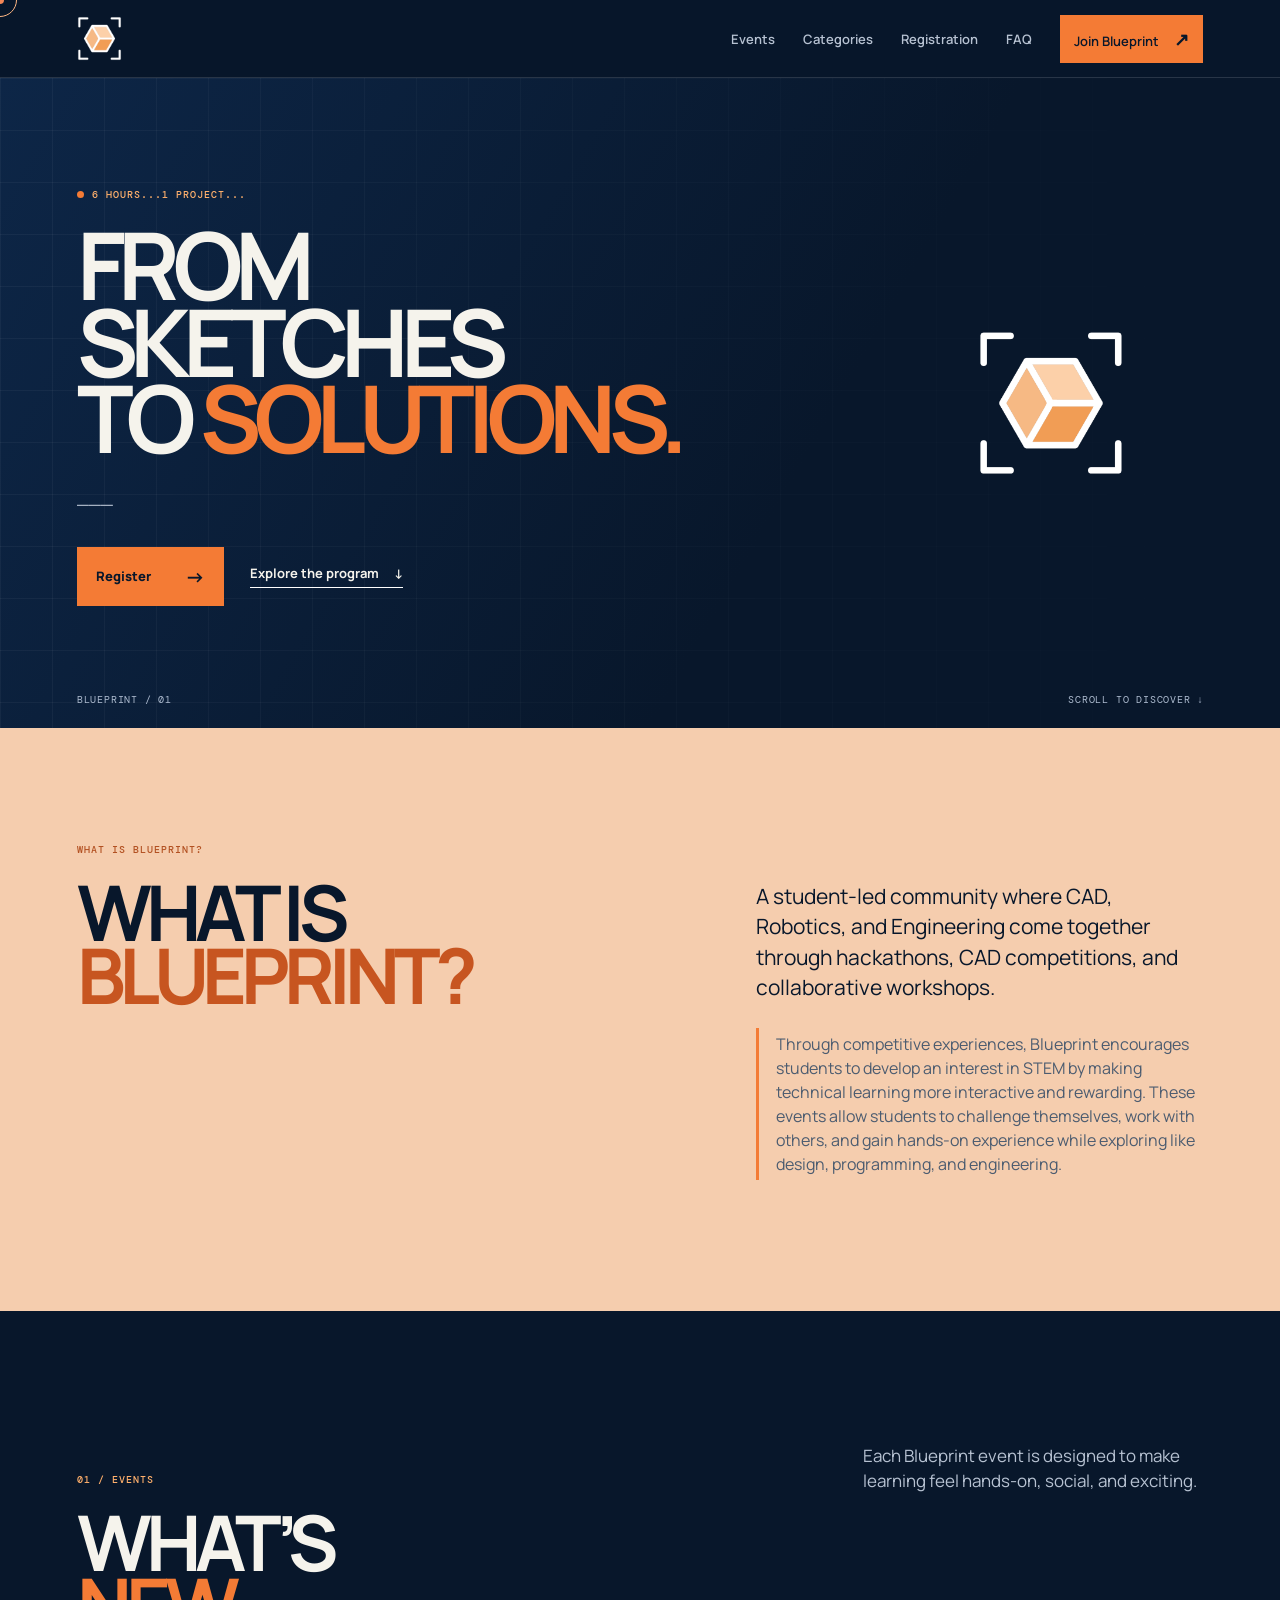
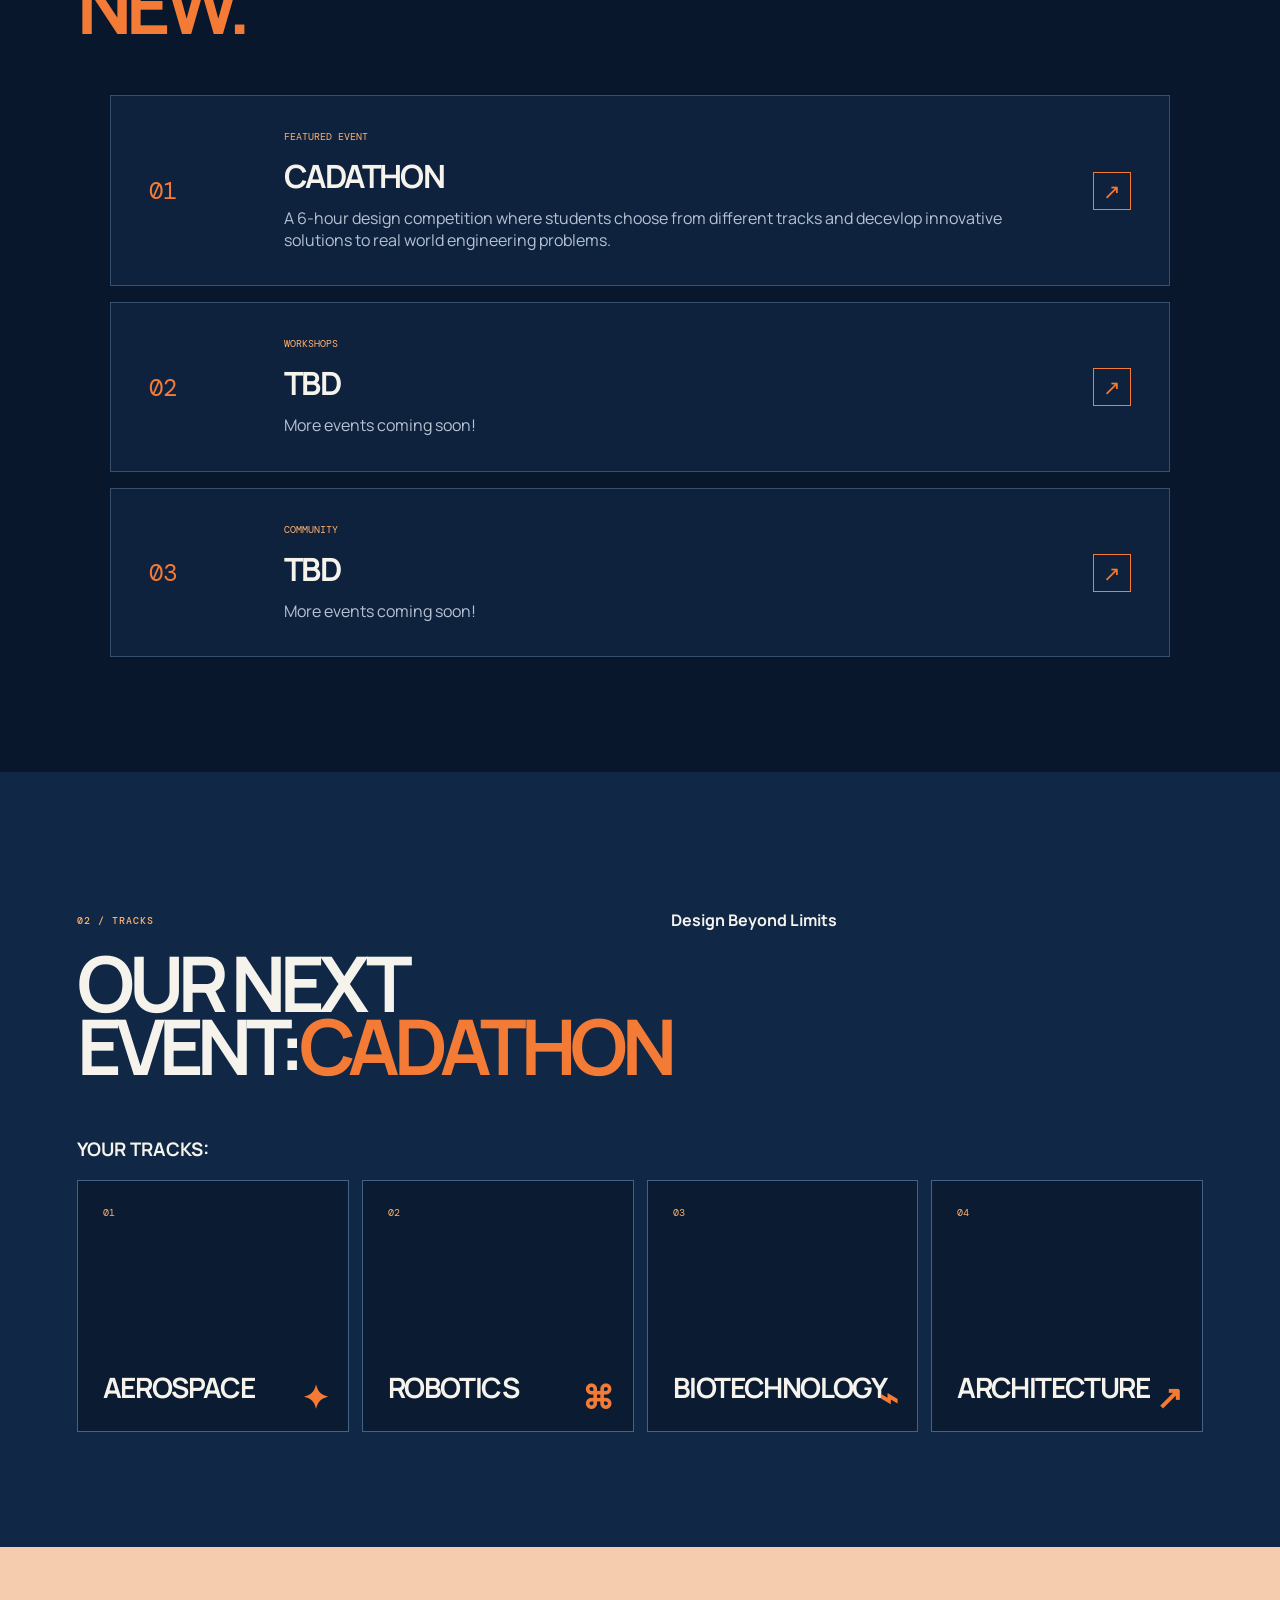
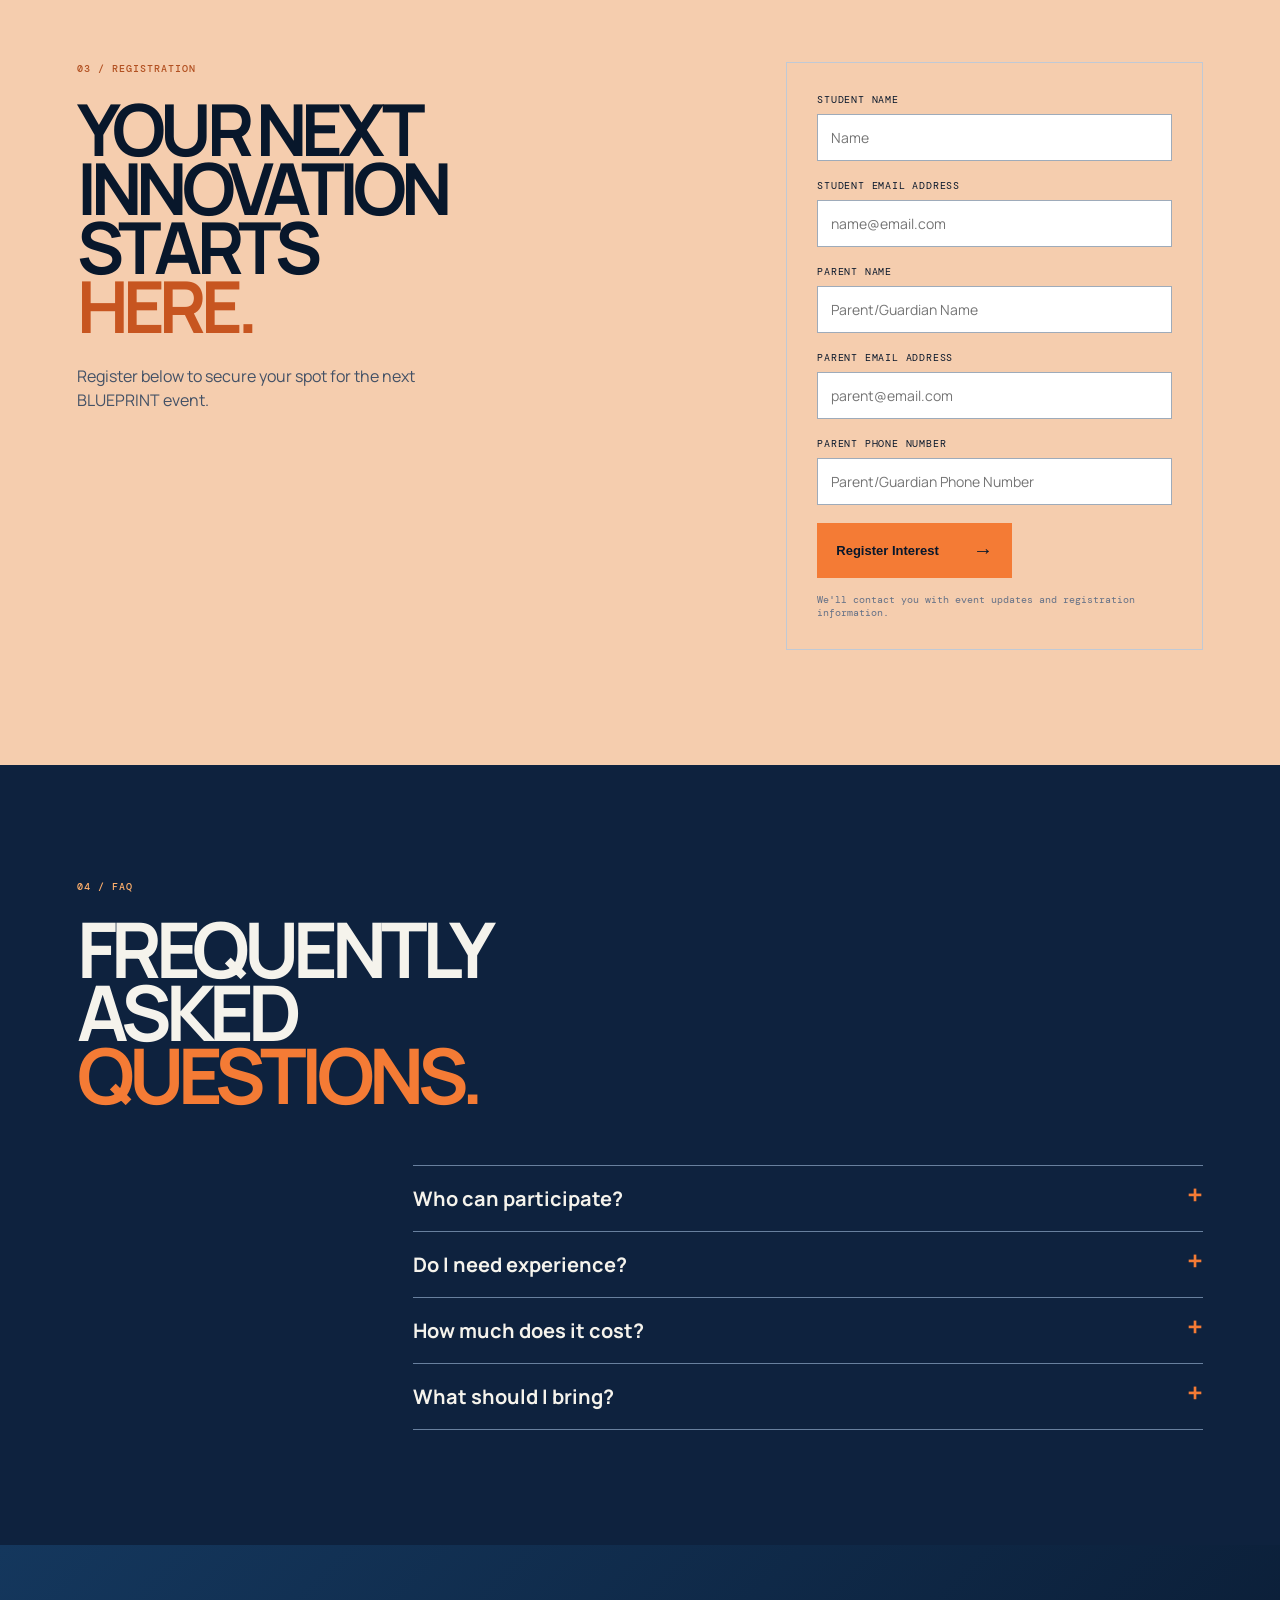
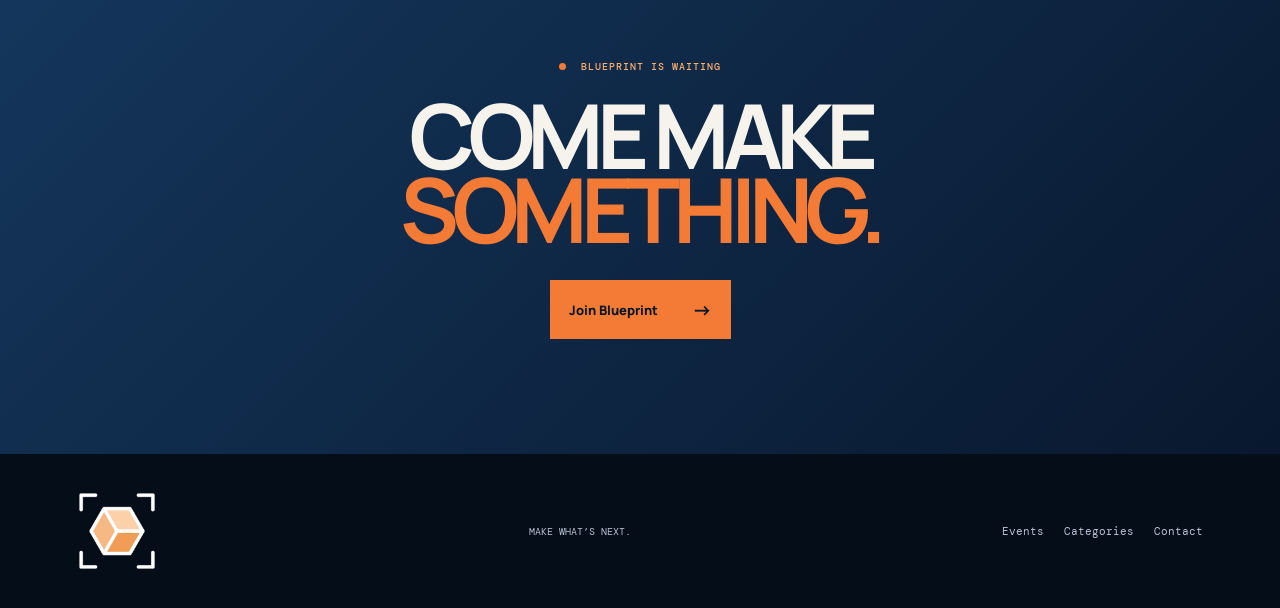
==== commit a68a52da: "test" ====
--- a/index.html
+++ b/index.html
@@ -54,12 +54,14 @@
     <section class="intro section reveal">
       <h5 class="eyebrow">WHAT IS BLUEPRINT?</h5>
       <div class="intro-content">
-        <h2>A PLACE TO<br><em>TRY THINGS.</em></h2>
+        <h2>WHAT IS<br><em>BLUEPRINT?</em></h2>
         <div>
-          <p class="lead">Blueprint is more than a CADathon. It’s a space for students to experiment, make, ask
-            questions, and connect with people who love building new things.</p>
-          <p class="placeholder">Use this area to introduce your organization, your mission, and the kind of experiences
-            students can expect.</p>
+          <p class="lead">A student-led community where CAD, Robotics, and Engineering come together through hackathons,
+            CAD competitions, and collaborative workshops.</p>
+          <p class="placeholder">Through competitive experiences, Blueprint encourages students to develop an interest
+            in STEM by making technical learning more interactive and rewarding. These events allow students to
+            challenge themselves, work with others, and gain hands-on experience while exploring like design,
+            programming, and engineering.</p>
         </div>
       </div>
     </section>
@@ -76,7 +78,8 @@
           <div>
             <p class="card-tag">FEATURED EVENT</p>
             <h3>CADATHON</h3>
-            <p>Placeholder for your main event description. Add the date, location, length, and a clear reason to join.
+            <p>A 6-hour design competition where students choose from different tracks and decevlop innovative solutions
+              to real world engineering problems.
             </p>
           </div>
           <a href="#categories" aria-label="Register for Blueprint CADathon">↗</a>
@@ -104,10 +107,11 @@
 
     <section id="categories" class="categories section">
       <div class="section-heading reveal">
-        <p class="eyebrow">02 / CATEGORIES</p>
-        <h2>CADATHON</h2>
+        <p class="eyebrow">02 / TRACKS</p>
+        <h2>OUR NEXT EVENT:<em>CADATHON</em></h2>
         <h4>Design Beyond Limits</h4>
       </div>
+      <h3>YOUR TRACKS:</h3>
       <div class="category-grid">
 
         <details class="category-card reveal">
--- a/styles.css
+++ b/styles.css
@@ -315,7 +315,9 @@
 }
 
 .intro {
-  background: var(--white);
+  background:
+    /*change*/
+    #f5cdae;
   color: var(--navy);
 }
 
@@ -522,7 +524,9 @@
 }
 
 .registration {
-  background: var(--white);
+  background:
+    /*changes*/
+    #f5cdae;
   color: var(--navy);
   display: grid;
   grid-template-columns: 1fr .75fr;
